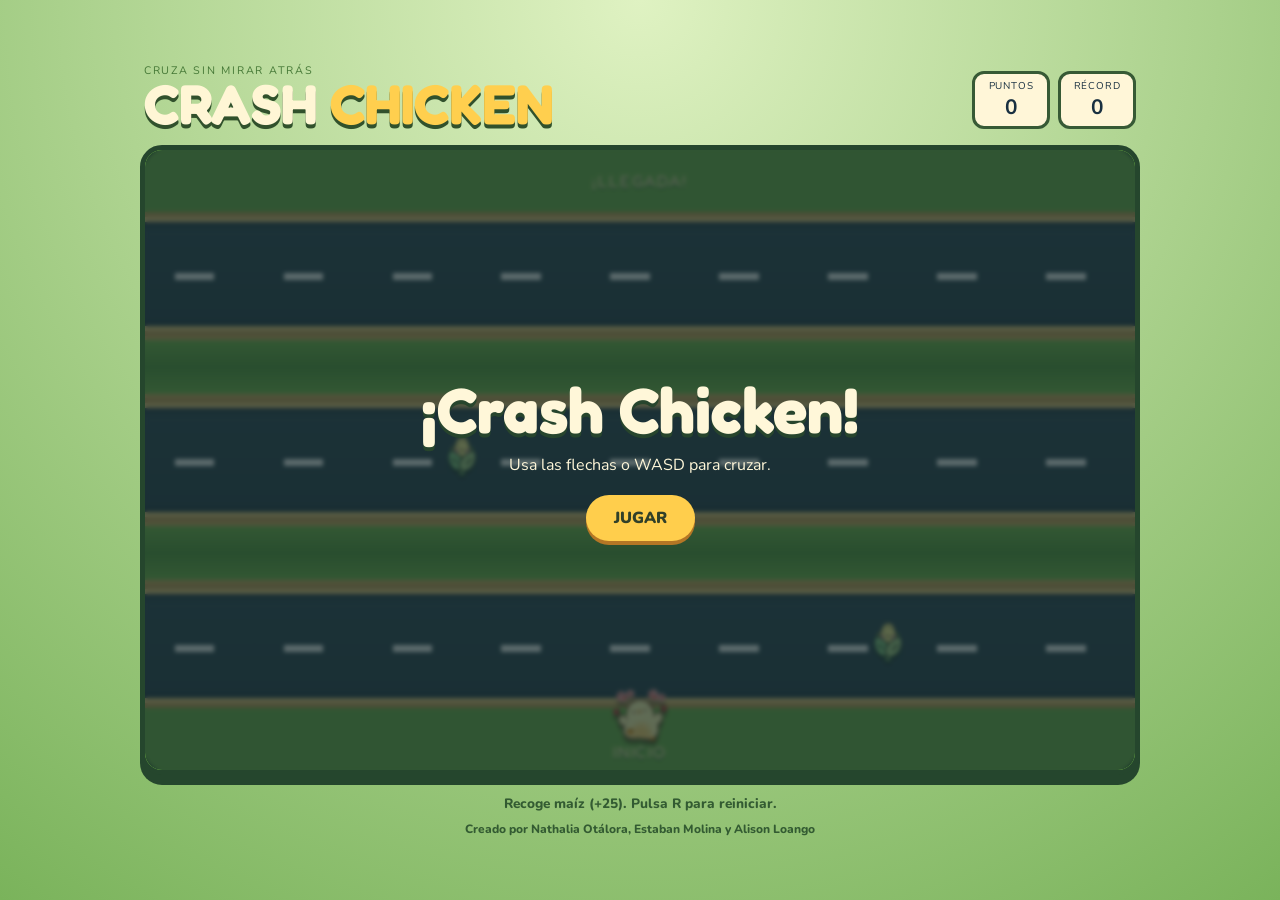
==== index.html @ cf66046f "Añade Nivel 2: 10 carreteras, doble vía, maíz tóxico y pantalla de transición - index.html: pantalla" ====
<!doctype html>
<html lang="es"><head><meta charset="utf-8"><meta name="viewport" content="width=device-width,initial-scale=1"><title>Crash Chicken</title><link rel="stylesheet" href="style.css"></head><body>
<main id="main"><header><div><p id="tagline">CRUZA SIN MIRAR ATRÁS</p><h1>CRASH <span>CHICKEN</span></h1></div><div class="score"><div>PUNTOS<b id="score">0</b></div><div>RÉCORD<b id="best">0</b></div></div></header>

<section id="game" tabindex="0"><div class="goal">¡LLEGADA!</div><div class="road"><i></i></div><div class="grass"></div><div class="road"><i></i></div><div class="grass"></div><div class="road"><i></i></div><div class="start">INICIO</div><div id="chicken"><img src="assets/chicken-go.png" alt="Pollito"></div><div id="message" class="show"><img id="dead" src="assets/chicken-hit.png" alt="Pollito caído"><h2>¡Crash Chicken!</h2><p>Usa las flechas o WASD para cruzar.</p><button id="play">JUGAR</button></div><div id="levelUp"><img src="assets/level2-win.png" alt="¡Lo lograste!"><h2>¡Pasaste al Nivel 2!</h2><p>Pulsa ENTER para comenzar</p><button id="toLevel2">CONTINUAR</button></div></section>

<section id="game2" class="hidden" tabindex="0"><div class="goal">¡LLEGADA!</div><div class="start">INICIO</div><div id="chicken2"><img src="assets/chicken-level2.png" alt="Pollito"></div><div id="message2" class="show"><img id="dead2" src="assets/chicken-hit.png" alt="Pollito caído"><h2>¡Crash Chicken!</h2><p>Toca, desliza o usa las flechas para cruzar.</p><button id="play2">JUGAR</button></div></section>

<p class="help" id="help">Recoge maíz (+25). Pulsa R para reiniciar.</p><footer>Creado por Nathalia Otálora, Estaban Molina y Alison Loango</footer></main><script src="game.js"></script></body></html>
---- style.css ----
@import url('https://fonts.googleapis.com/css2?family=Fredoka:wght@600;700&family=Nunito:wght@800;900&display=swap');
*{box-sizing:border-box}
body{margin:0;min-height:100vh;display:grid;place-items:center;background:radial-gradient(circle at top,#dff2c2,#7ab35b);font-family:Nunito,sans-serif;color:#193041;transition:background .4s}
body.level2{background:radial-gradient(circle at top,#eafde0,#5c9f6e)}
main{width:min(1000px,94vw);padding:22px 0}
header{display:flex;align-items:end;justify-content:space-between;flex-wrap:wrap;row-gap:8px;margin:0 4px 16px}
header p{margin:0;color:#457836;font-size:.68rem;letter-spacing:.16em}
body.level2 header p{color:#2f7a4a}
h1{margin:0;font:700 clamp(2rem,5vw,3.5rem)/.9 Fredoka;color:#fff6d5;text-shadow:0 4px #31512c}
h1 span{color:#ffcf4e}
.score{display:flex;gap:8px}
.score div{min-width:78px;padding:5px 10px;text-align:center;background:#fff6d8;border:3px solid #375a35;border-radius:12px;font-size:.62rem;letter-spacing:.08em}
.score b{display:block;font-size:1.3rem;letter-spacing:0}

/* Tablero: comparten estructura Nivel 1 y Nivel 2 */
#game,#game2{position:relative;overflow:hidden;height:min(680px,70vh);min-height:540px;border:5px solid #25462d;border-radius:22px;background:#6eb245;box-shadow:0 10px #25462d;outline:0;touch-action:none}
#game2{height:min(780px,76vh);min-height:560px;border-color:#1f4a2e;box-shadow:0 10px #1f4a2e}
.hidden{display:none}

.goal,.start{height:10%;display:grid;place-items:center;color:#fff0b5;font-family:Fredoka;letter-spacing:.12em;text-shadow:0 2px #346b2d}
.road{height:20%;position:relative;background:linear-gradient(#20333d,#304852 12%,#2b414b 88%,#20333d);border-block:5px solid #c09a52;box-shadow:inset 0 5px #e3c377,inset 0 -5px #e3c377}
.road i{position:absolute;top:49%;width:100%;height:7px;background:repeating-linear-gradient(90deg,transparent 0 3%,#eee 3% 7%,transparent 7% 11%)}
.grass{height:10%;background:linear-gradient(#76b947,#579b38,#76b947);border-block:4px solid #cda95b}
#game2 .grass{background:linear-gradient(#bff5a8,#7fd15e,#bff5a8);border-block-color:#a9c96a}
.start{height:10%;align-items:end;padding-bottom:8px}

.car{position:absolute;width:clamp(76px,11vw,110px);height:58px;z-index:4;filter:drop-shadow(0 5px 2px #07141a99) hue-rotate(var(--hue,0deg))}
/* Nivel 2: tamaños ligados a la altura del viewport, para que autos y carriles
   escalen juntos (10 carreteras) sin desbordarse en ningún alto de pantalla */
#game2 .car{width:clamp(40px,6.2vw,64px);height:clamp(18px,2.6vh,30px)}
#game2 .car.sub{width:clamp(30px,4.6vw,48px);height:clamp(14px,2vh,22px)}
.car img,.corn img,#chicken img,#chicken2 img{width:100%;height:100%;object-fit:contain}

.corn{position:absolute;z-index:6;width:40px;height:54px;filter:drop-shadow(0 3px 1px #14291699);transition:.15s}
.corn.collected{opacity:0;transform:scale(.2) rotate(25deg)}
#game2 .corn{width:clamp(16px,2.2vh,24px);height:clamp(21px,3vh,32px)}

#chicken,#chicken2{position:absolute;width:58px;height:58px;z-index:7;left:calc(50% - 29px);bottom:2.5%;transition:left .1s,bottom .1s;filter:drop-shadow(0 5px 1px #44351b88)}
#chicken2{width:clamp(30px,4.4vh,42px);height:clamp(30px,4.4vh,42px);left:calc(50% - 19px)}

#message,#message2,#levelUp{position:absolute;inset:0;z-index:10;display:grid;place-content:center;text-align:center;color:#fff7d9;background:#13282baa;backdrop-filter:blur(2px);opacity:0;pointer-events:none;transition:.2s}
#message.show,#message2.show,#levelUp.show{opacity:1;pointer-events:auto}
#message h2,#message2 h2,#levelUp h2{margin:0;font:700 clamp(2rem,6vw,4rem)/1 Fredoka;text-shadow:0 4px #27452d}
#message p,#message2 p,#levelUp p{margin:12px 0 19px}
#dead,#dead2{display:none;width:min(180px,46vw);margin:auto}
#message.crash #dead,#message2.crash #dead2{display:block}
#levelUp img{width:min(190px,48vw);margin:auto;display:block}
#levelUp{z-index:11}

button{justify-self:center;border:0;border-radius:999px;padding:12px 28px;background:#ffce4c;color:#314029;box-shadow:0 4px #b47625;font:900 1rem Nunito;cursor:pointer}

.help,footer{text-align:center;color:#335b32;font-size:.85rem;font-weight:800}
.help{margin:19px 0 8px}
footer{font-size:.75rem}

@media(max-width:560px){
  .score div{min-width:59px;padding-inline:6px}
  #chicken{width:52px;height:52px;left:calc(50% - 26px)}
}
@media(max-height:520px){
  main{padding:10px 0}
  header{margin-bottom:8px}
  h1{font-size:clamp(1.4rem,4vw,2.2rem)}
  #game,#game2{height:min(480px,82vh);min-height:320px}
  .help{margin:8px 0 4px}
  /* en pantallas muy bajas (móvil horizontal) los carriles se comprimen: se
     reduce el piso de los clamp para que autos/maíz/pollito sigan cabiendo */
  #game2 .car{height:clamp(10px,2.6vh,30px)}
  #game2 .car.sub{height:clamp(8px,2vh,22px)}
  #game2 .corn{width:clamp(10px,2.2vh,24px);height:clamp(13px,3vh,32px)}
  #chicken2{width:clamp(20px,4.4vh,42px);height:clamp(20px,4.4vh,42px)}
}
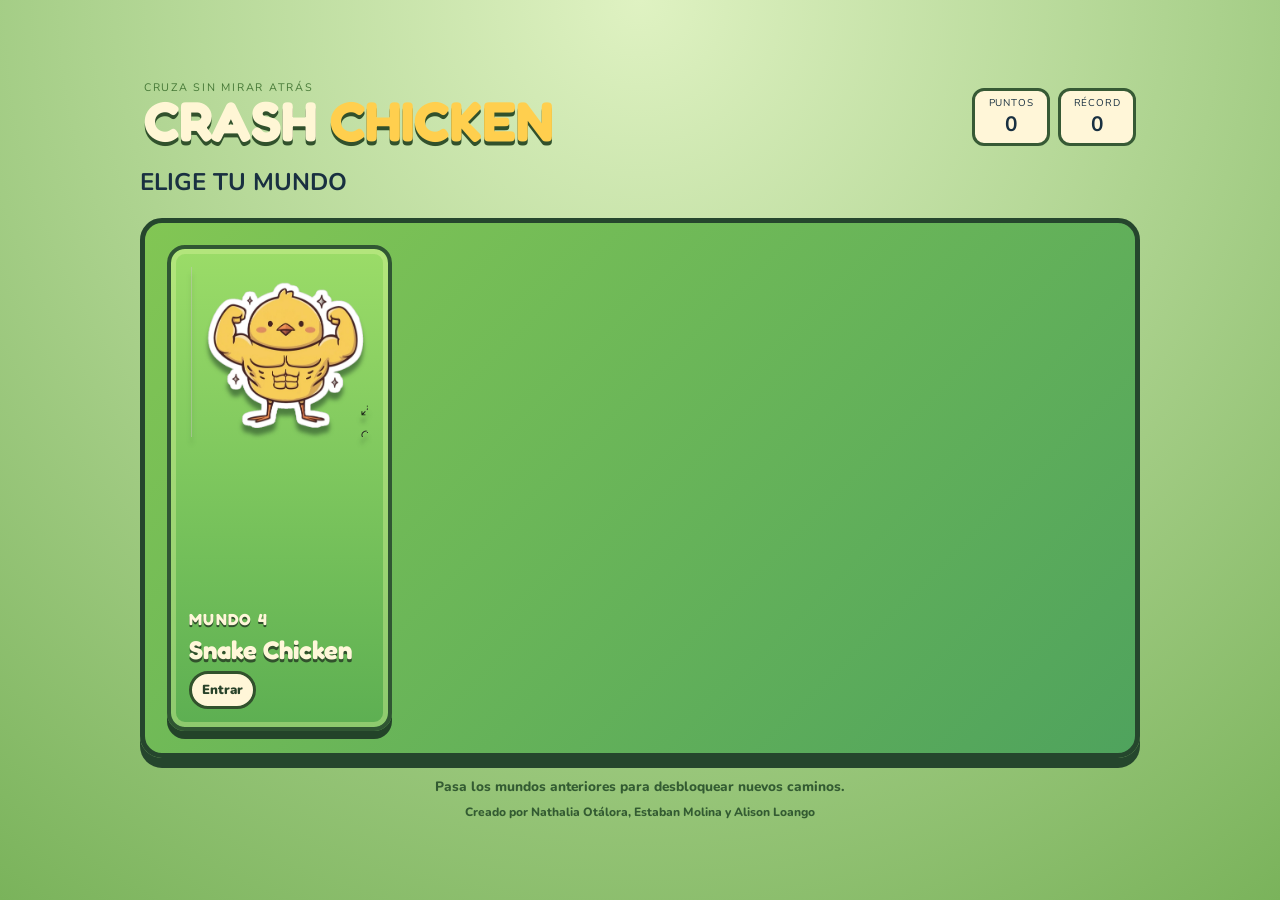
==== commit afd5fae6: "Mundo 4: añadir UI y lógica Snake Chicken (solo M4 visible en esta rama)" ====
--- a/index.html
+++ b/index.html
@@ -1,9 +1,42 @@
 <!doctype html>
 <html lang="es"><head><meta charset="utf-8"><meta name="viewport" content="width=device-width,initial-scale=1"><title>Crash Chicken</title><link rel="stylesheet" href="style.css"></head><body>
-<main id="main"><header><div><p id="tagline">CRUZA SIN MIRAR ATRÁS</p><h1>CRASH <span>CHICKEN</span></h1></div><div class="score"><div>PUNTOS<b id="score">0</b></div><div>RÉCORD<b id="best">0</b></div></div></header>
+<main>
+	<header>
+		<div>
+			<p>CRUZA SIN MIRAR ATRÁS</p>
+			<h1>CRASH <span>CHICKEN</span></h1>
+		</div>
+		<div class="score">
+			<div>PUNTOS<b id="score">0</b></div>
+			<div>RÉCORD<b id="best">0</b></div>
+		</div>
+	</header>
 
-<section id="game" tabindex="0"><div class="goal">¡LLEGADA!</div><div class="road"><i></i></div><div class="grass"></div><div class="road"><i></i></div><div class="grass"></div><div class="road"><i></i></div><div class="start">INICIO</div><div id="chicken"><img src="assets/chicken-go.png" alt="Pollito"></div><div id="message" class="show"><img id="dead" src="assets/chicken-hit.png" alt="Pollito caído"><h2>¡Crash Chicken!</h2><p>Usa las flechas o WASD para cruzar.</p><button id="play">JUGAR</button></div><div id="levelUp"><img src="assets/level2-win.png" alt="¡Lo lograste!"><h2>¡Pasaste al Nivel 2!</h2><p>Pulsa ENTER para comenzar</p><button id="toLevel2">CONTINUAR</button></div></section>
+	<h2 id="tagline">ELIGE TU MUNDO</h2>
 
-<section id="game2" class="hidden" tabindex="0"><div class="goal">¡LLEGADA!</div><div class="start">INICIO</div><div id="chicken2"><img src="assets/chicken-level2.png" alt="Pollito"></div><div id="message2" class="show"><img id="dead2" src="assets/chicken-hit.png" alt="Pollito caído"><h2>¡Crash Chicken!</h2><p>Toca, desliza o usa las flechas para cruzar.</p><button id="play2">JUGAR</button></div></section>
+	<div id="worldMenu" class="world-menu" tabindex="0">
+		<!-- En esta rama solo mostramos el Mundo 4 -->
+		<div class="world-card" data-world="4">
+			<span>Mundo 4</span>
+			<b>Snake Chicken</b>
+			<small id="world4State">Entrar</small>
+		</div>
+	</div>
 
-<p class="help" id="help">Recoge maíz (+25). Pulsa R para reiniciar.</p><footer>Creado por Nathalia Otálora, Estaban Molina y Alison Loango</footer></main><script src="game.js"></script></body></html>
+	<div id="game4" class="hidden" tabindex="0">
+		<div id="snakeBoard"></div>
+		<div id="message4" class="">
+			<img id="dead4" src="assets/chicken-hit.png" alt="Pollito caído">
+			<h2>¡Crash!</h2>
+			<p>No toques las paredes ni la cola.</p>
+			<button id="play4">JUGAR MUNDO 4</button>
+			<button id="backMenu">VOLVER</button>
+		</div>
+	</div>
+
+	<p id="help" class="help">Recoge huevos y haz crecer al pollito.</p>
+	<footer>Creado por Nathalia Otálora, Estaban Molina y Alison Loango</footer>
+</main>
+<script src="game.js"></script>
+</body>
+</html>
--- a/style.css
+++ b/style.css
@@ -1,72 +1,71 @@
 @import url('https://fonts.googleapis.com/css2?family=Fredoka:wght@600;700&family=Nunito:wght@800;900&display=swap');
 *{box-sizing:border-box}
-body{margin:0;min-height:100vh;display:grid;place-items:center;background:radial-gradient(circle at top,#dff2c2,#7ab35b);font-family:Nunito,sans-serif;color:#193041;transition:background .4s}
-body.level2{background:radial-gradient(circle at top,#eafde0,#5c9f6e)}
+body{margin:0;min-height:100vh;display:grid;place-items:center;background:radial-gradient(circle at top,#dff2c2,#7ab35b);font-family:Nunito,sans-serif;color:#193041}
 main{width:min(1000px,94vw);padding:22px 0}
-header{display:flex;align-items:end;justify-content:space-between;flex-wrap:wrap;row-gap:8px;margin:0 4px 16px}
+header{display:flex;align-items:end;justify-content:space-between;flex-wrap:wrap;row-gap:10px;margin:0 4px 16px}
 header p{margin:0;color:#457836;font-size:.68rem;letter-spacing:.16em}
-body.level2 header p{color:#2f7a4a}
 h1{margin:0;font:700 clamp(2rem,5vw,3.5rem)/.9 Fredoka;color:#fff6d5;text-shadow:0 4px #31512c}
 h1 span{color:#ffcf4e}
 .score{display:flex;gap:8px}
 .score div{min-width:78px;padding:5px 10px;text-align:center;background:#fff6d8;border:3px solid #375a35;border-radius:12px;font-size:.62rem;letter-spacing:.08em}
 .score b{display:block;font-size:1.3rem;letter-spacing:0}
-
-/* Tablero: comparten estructura Nivel 1 y Nivel 2 */
-#game,#game2{position:relative;overflow:hidden;height:min(680px,70vh);min-height:540px;border:5px solid #25462d;border-radius:22px;background:#6eb245;box-shadow:0 10px #25462d;outline:0;touch-action:none}
-#game2{height:min(780px,76vh);min-height:560px;border-color:#1f4a2e;box-shadow:0 10px #1f4a2e}
-.hidden{display:none}
-
-.goal,.start{height:10%;display:grid;place-items:center;color:#fff0b5;font-family:Fredoka;letter-spacing:.12em;text-shadow:0 2px #346b2d}
-.road{height:20%;position:relative;background:linear-gradient(#20333d,#304852 12%,#2b414b 88%,#20333d);border-block:5px solid #c09a52;box-shadow:inset 0 5px #e3c377,inset 0 -5px #e3c377}
-.road i{position:absolute;top:49%;width:100%;height:7px;background:repeating-linear-gradient(90deg,transparent 0 3%,#eee 3% 7%,transparent 7% 11%)}
-.grass{height:10%;background:linear-gradient(#76b947,#579b38,#76b947);border-block:4px solid #cda95b}
-#game2 .grass{background:linear-gradient(#bff5a8,#7fd15e,#bff5a8);border-block-color:#a9c96a}
-.start{height:10%;align-items:end;padding-bottom:8px}
-
-.car{position:absolute;width:clamp(76px,11vw,110px);height:58px;z-index:4;filter:drop-shadow(0 5px 2px #07141a99) hue-rotate(var(--hue,0deg))}
-/* Nivel 2: tamaños ligados a la altura del viewport, para que autos y carriles
-   escalen juntos (10 carreteras) sin desbordarse en ningún alto de pantalla */
-#game2 .car{width:clamp(40px,6.2vw,64px);height:clamp(18px,2.6vh,30px)}
-#game2 .car.sub{width:clamp(30px,4.6vw,48px);height:clamp(14px,2vh,22px)}
-.car img,.corn img,#chicken img,#chicken2 img{width:100%;height:100%;object-fit:contain}
-
-.corn{position:absolute;z-index:6;width:40px;height:54px;filter:drop-shadow(0 3px 1px #14291699);transition:.15s}
-.corn.collected{opacity:0;transform:scale(.2) rotate(25deg)}
-#game2 .corn{width:clamp(16px,2.2vh,24px);height:clamp(21px,3vh,32px)}
-
-#chicken,#chicken2{position:absolute;width:58px;height:58px;z-index:7;left:calc(50% - 29px);bottom:2.5%;transition:left .1s,bottom .1s;filter:drop-shadow(0 5px 1px #44351b88)}
-#chicken2{width:clamp(30px,4.4vh,42px);height:clamp(30px,4.4vh,42px);left:calc(50% - 19px)}
-
-#message,#message2,#levelUp{position:absolute;inset:0;z-index:10;display:grid;place-content:center;text-align:center;color:#fff7d9;background:#13282baa;backdrop-filter:blur(2px);opacity:0;pointer-events:none;transition:.2s}
-#message.show,#message2.show,#levelUp.show{opacity:1;pointer-events:auto}
-#message h2,#message2 h2,#levelUp h2{margin:0;font:700 clamp(2rem,6vw,4rem)/1 Fredoka;text-shadow:0 4px #27452d}
-#message p,#message2 p,#levelUp p{margin:12px 0 19px}
-#dead,#dead2{display:none;width:min(180px,46vw);margin:auto}
-#message.crash #dead,#message2.crash #dead2{display:block}
-#levelUp img{width:min(190px,48vw);margin:auto;display:block}
-#levelUp{z-index:11}
-
-button{justify-self:center;border:0;border-radius:999px;padding:12px 28px;background:#ffce4c;color:#314029;box-shadow:0 4px #b47625;font:900 1rem Nunito;cursor:pointer}
-
+.world-menu{position:relative;overflow:hidden;min-height:540px;border:5px solid #25462d;border-radius:22px;background:#6eb245;box-shadow:0 10px #25462d;outline:0;touch-action:none}
+#game4{position:relative;min-height:540px;border:5px solid #25462d;border-radius:22px;background:#6eb245;box-shadow:0 10px #25462d;outline:0;touch-action:none;overflow:visible}
+.world-menu{display:grid;grid-template-columns:repeat(4,1fr);gap:16px;align-items:stretch;padding:22px;background:linear-gradient(135deg,#82c654,#4fa35d)}
+.world-card{position:relative;display:grid;align-content:end;gap:8px;min-height:420px;padding:18px;border:4px solid #305633;border-radius:18px;background:linear-gradient(#9bdc68,#5daf52);color:#fff7d9;box-shadow:0 8px #234329, inset 0 0 0 5px #d8f29a66;text-align:left;font-family:Nunito,sans-serif;cursor:pointer;transition:transform .18s,filter .18s}
+.world-card:before{content:"";position:absolute;inset:18px 14px auto;height:170px;background:url('assets/chicken-flag.png') center/contain no-repeat;filter:drop-shadow(0 7px 2px #1d3c2288);transition:transform .2s}
+.world-card[data-world="2"]:before{background-image:url('assets/car.png')}
+.world-card[data-world="3"]:before{background-image:url('assets/chicken-egg-special.png')}
+.world-card[data-world="4"]:before{background-image:url('assets/chicken-power.png')}
+.world-card:hover{transform:translateY(-8px) rotate(-1deg);filter:saturate(1.08)}
+.world-card:hover:before{transform:translateY(-12px) scale(1.08) rotate(4deg)}
+.world-card span{font:700 1rem Fredoka;letter-spacing:.08em;text-transform:uppercase;text-shadow:0 2px #31512c}
+.world-card b{font:900 clamp(1.4rem,2vw,2rem)/1 Fredoka;text-shadow:0 3px #31512c}
+.world-card small{font-size:.82rem;font-weight:900;color:#284229;background:#fff6d8;border:3px solid #31512c;border-radius:999px;padding:7px 10px;justify-self:start}
+.world-card.locked{filter:grayscale(.85) brightness(.72);cursor:not-allowed}
+.world-card.locked:hover{transform:none}
+.world-card.locked:after{content:"BLOQUEADO";position:absolute;top:18px;right:14px;padding:7px 10px;border-radius:999px;background:#223c2a;color:#fff6d8;font-size:.7rem;font-weight:900;letter-spacing:.08em}
+#game4{display:grid;place-items:center;height:min(680px,70vh);background:linear-gradient(135deg,#5dae54,#90cf62);padding:18px}
+#game4.hidden,.hidden{display:none}
+#snakeBoard{width:min(570px,100%);aspect-ratio:1;display:grid;grid-template-columns:repeat(8,1fr);grid-template-rows:repeat(8,1fr);gap:4px;padding:8px;background:#2f6f3c;border:4px solid #24492c;border-radius:14px;box-shadow:inset 0 0 0 4px #7bbf58;transition:.25s}
+#snakeBoard.power-2{box-shadow:inset 0 0 0 4px #9cda6b,0 0 18px #ffe06a99}
+#snakeBoard.power-3{background:#327b45;box-shadow:inset 0 0 0 4px #ffe06a,0 0 24px #fff09abb}
+#snakeBoard.power-4{background:#3b834a;box-shadow:inset 0 0 0 4px #ffe06a,0 0 34px #fff4a8}
+#snakeBoard.grow-burst{animation:board-pop .5s ease}
+.snake-cell{position:relative;display:grid;place-items:center;min-width:0;min-height:0;background:#7fc65c;border-radius:7px;box-shadow:inset 0 2px #a7df7c,inset 0 -2px #55933f}
+.snake-cell:nth-child(2n){background:#75bd55}
+.snake-part{width:72%;height:72%;border-radius:28% 36% 30% 38%;background:#f2c34b;border:3px solid #865a24;box-shadow:0 3px #4f371a55}
+.snake-head{width:95%;height:95%;filter:drop-shadow(0 4px 1px #44351b77)}
+.snake-head img,.egg.speed img{width:100%;height:100%;object-fit:contain}
+.snake-head.powered{width:116%;height:116%;animation:power-pop .75s ease both, power-glow .9s ease-in-out infinite alternate;z-index:2}
+.egg{position:relative;width:58%;height:72%;border-radius:54% 54% 47% 47%;background:radial-gradient(circle at 35% 28%,#fff,#f7e3a7 52%,#dcae60);border:3px solid #8d6635;box-shadow:0 4px #5c3f1c55}
+.egg.double{background:radial-gradient(circle at 35% 28%,#fff,#e7ffd1 50%,#71d856);border-color:#386b2f;animation:double-jump .5s ease-in-out infinite alternate}
+.egg.speed{width:88%;height:88%;border:0;background:none;box-shadow:none;animation:speed-pulse .42s ease-in-out infinite alternate}
+.egg.broken{height:64%;background:linear-gradient(145deg,#fffdf2,#ead7b0);border-color:#6e3f2d;clip-path:polygon(0 20%,10% 4%,22% 22%,35% 0,49% 25%,63% 3%,76% 24%,90% 4%,100% 20%,100% 100%,0 100%);animation:broken-warn .5s ease-in-out infinite alternate}
+.egg.broken:before,.egg.broken:after{content:"";position:absolute;background:#6e3f2d;border-radius:999px;transform-origin:top}
+.egg.broken:before{left:38%;top:11%;width:4px;height:50%;transform:rotate(-22deg)}
+.egg.broken:after{left:58%;top:18%;width:4px;height:42%;transform:rotate(24deg)}
+.bonus-spark{width:18%;height:18%;background:#fff6b8;clip-path:polygon(50% 0,61% 37%,100% 50%,61% 63%,50% 100%,39% 63%,0 50%,39% 37%);filter:drop-shadow(0 0 5px #ffe05e);animation:sparkle .8s ease-in-out infinite alternate}
+#game4.snake-speed{background:repeating-linear-gradient(90deg,#5dae54 0 18px,#83ce58 18px 25px,#90cf62 25px 44px)}
+#message4{position:absolute;inset:0;z-index:10;display:grid;place-content:center;text-align:center;color:#fff7d9;background:#13282baa;backdrop-filter:blur(2px);opacity:0;pointer-events:none;transition:.2s;padding:20px}
+#message4.show{opacity:1;pointer-events:auto}
+#message4 h2{margin:0;font:700 clamp(2rem,6vw,4rem)/1 Fredoka;text-shadow:0 4px #27452d}
+#message4 p{margin:12px 0 19px}
+#dead4{display:none;width:min(180px,46vw);margin:auto}
+#message4.crash #dead4{display:block}
+button{justify-self:center;border:0;border-radius:999px;padding:12px 28px;background:#ffce4c;color:#314029;box-shadow:0 4px #b47625;font:900 1rem Nunito;cursor:pointer;touch-action:manipulation;-webkit-tap-highlight-color:transparent}
+#backMenu{margin-top:10px;background:#fff6d8;box-shadow:0 4px #8e6b30}
 .help,footer{text-align:center;color:#335b32;font-size:.85rem;font-weight:800}
 .help{margin:19px 0 8px}
 footer{font-size:.75rem}
-
-@media(max-width:560px){
-  .score div{min-width:59px;padding-inline:6px}
-  #chicken{width:52px;height:52px;left:calc(50% - 26px)}
-}
-@media(max-height:520px){
-  main{padding:10px 0}
-  header{margin-bottom:8px}
-  h1{font-size:clamp(1.4rem,4vw,2.2rem)}
-  #game,#game2{height:min(480px,82vh);min-height:320px}
-  .help{margin:8px 0 4px}
-  /* en pantallas muy bajas (móvil horizontal) los carriles se comprimen: se
-     reduce el piso de los clamp para que autos/maíz/pollito sigan cabiendo */
-  #game2 .car{height:clamp(10px,2.6vh,30px)}
-  #game2 .car.sub{height:clamp(8px,2vh,22px)}
-  #game2 .corn{width:clamp(10px,2.2vh,24px);height:clamp(13px,3vh,32px)}
-  #chicken2{width:clamp(20px,4.4vh,42px);height:clamp(20px,4.4vh,42px)}
-}
+@keyframes speed-pulse{from{transform:scale(.92) rotate(-4deg)}to{transform:scale(1.12) rotate(4deg)}}
+@keyframes broken-warn{from{transform:translateY(0) rotate(-3deg)}to{transform:translateY(-3px) rotate(3deg)}}
+@keyframes double-jump{from{transform:translateX(-4px) scale(.95)}to{transform:translateX(4px) scale(1.08)}}
+@keyframes power-pop{0%{transform:scale(.55) rotate(-8deg);filter:brightness(1)}60%{transform:scale(1.3) rotate(5deg);filter:brightness(1.35)}100%{transform:scale(1);filter:brightness(1.08)}}
+@keyframes power-glow{from{filter:drop-shadow(0 4px 1px #44351b77) drop-shadow(0 0 0 #ffe36b)}to{filter:drop-shadow(0 4px 1px #44351b77) drop-shadow(0 0 12px #ffe36b)}}
+@keyframes speed-field{from{background-position:0 0}to{background-position:22px 0}}
+@keyframes board-pop{50%{transform:scale(1.025)}}
+@keyframes sparkle{from{transform:scale(.75) rotate(0deg);opacity:.45}to{transform:scale(1.25) rotate(45deg);opacity:1}}
+@media(max-width:760px){.world-menu{grid-template-columns:repeat(2,1fr)}.world-card{min-height:250px}.world-card:before{height:100px}#snakeBoard{width:min(86vw,420px);gap:3px;padding:6px}}
+@media(max-width:460px){.world-menu{grid-template-columns:1fr}.world-card{min-height:190px}.world-card:before{left:auto;right:12px;width:110px;height:110px}.score div{min-width:59px;padding-inline:6px}#snakeBoard{width:92vw;gap:3px;padding:6px}}
+@media(max-height:520px){main{padding:10px 0}header{margin-bottom:8px}h1{font-size:clamp(1.4rem,4vw,2.2rem)}.world-menu,#game4{height:min(480px,82vh);min-height:320px}.help{margin:8px 0 4px}}
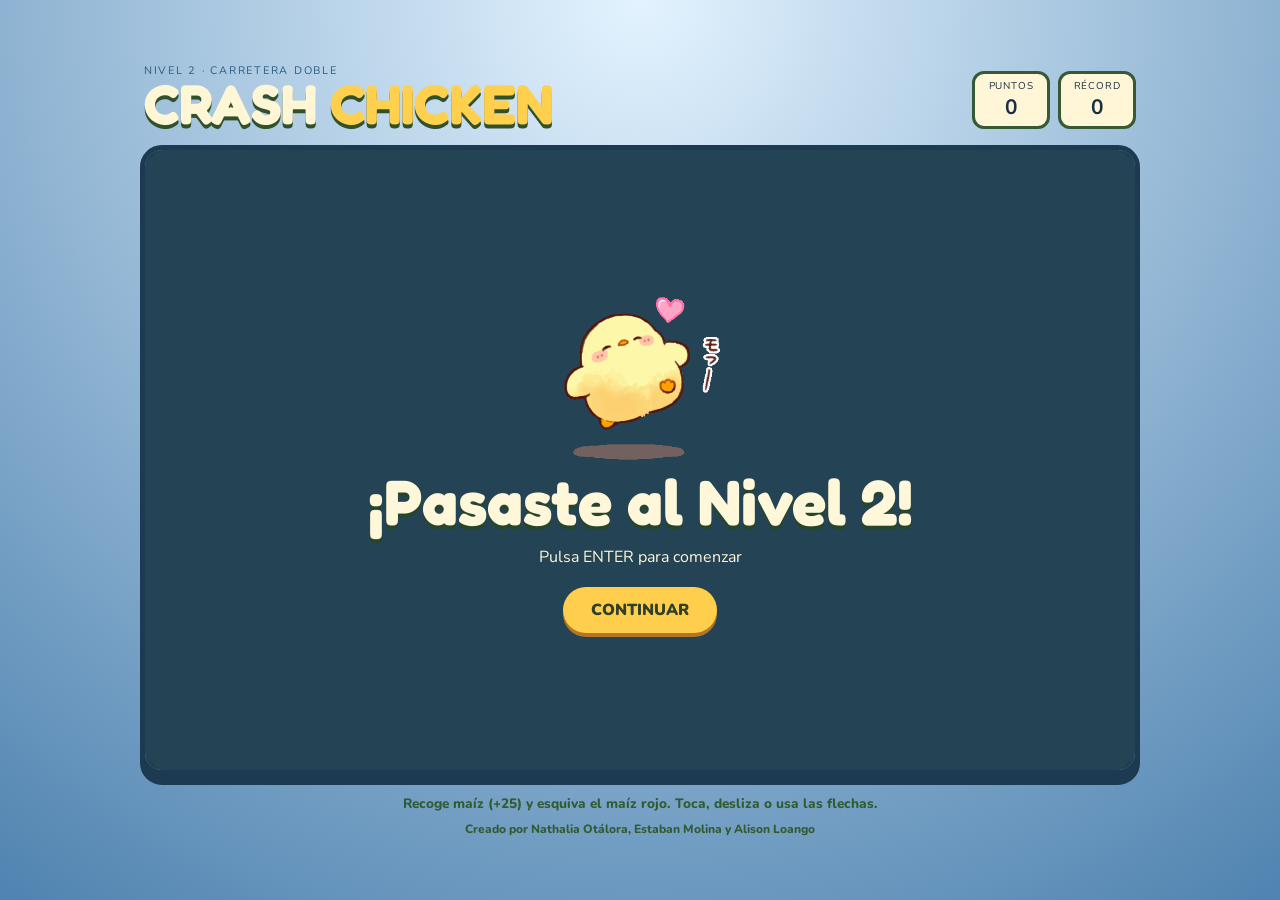
==== commit 8d287d27: "Deja solo el Nivel 2 en esta rama, arrancando en la pantalla de transición El Nivel 1 vive en main y" ====
--- a/index.html
+++ b/index.html
@@ -1,42 +1,9 @@
 <!doctype html>
 <html lang="es"><head><meta charset="utf-8"><meta name="viewport" content="width=device-width,initial-scale=1"><title>Crash Chicken</title><link rel="stylesheet" href="style.css"></head><body>
-<main>
-	<header>
-		<div>
-			<p>CRUZA SIN MIRAR ATRÁS</p>
-			<h1>CRASH <span>CHICKEN</span></h1>
-		</div>
-		<div class="score">
-			<div>PUNTOS<b id="score">0</b></div>
-			<div>RÉCORD<b id="best">0</b></div>
-		</div>
-	</header>
+<main id="main"><header><div><p id="tagline">NIVEL 2 · CARRETERA DOBLE</p><h1>CRASH <span>CHICKEN</span></h1></div><div class="score"><div>PUNTOS<b id="score">0</b></div><div>RÉCORD<b id="best">0</b></div></div></header>
 
-	<h2 id="tagline">ELIGE TU MUNDO</h2>
+<section id="intro"><div id="levelUp" class="show"><img src="assets/level2-win.png" alt="¡Lo lograste!"><h2>¡Pasaste al Nivel 2!</h2><p>Pulsa ENTER para comenzar</p><button id="toLevel2">CONTINUAR</button></div></section>
 
-	<div id="worldMenu" class="world-menu" tabindex="0">
-		<!-- En esta rama solo mostramos el Mundo 4 -->
-		<div class="world-card" data-world="4">
-			<span>Mundo 4</span>
-			<b>Snake Chicken</b>
-			<small id="world4State">Entrar</small>
-		</div>
-	</div>
+<section id="game2" class="hidden" tabindex="0"><div id="world2"><div class="goal">¡LLEGADA!</div><div class="start">INICIO</div><div id="chicken2"><img src="assets/chicken-level2.png" alt="Pollito"></div></div><div id="message2" class="show"><img id="dead2" src="assets/chicken-hit.png" alt="Pollito caído"><h2>¡Crash Chicken!</h2><p>Toca, desliza o usa las flechas para cruzar.</p><button id="play2">JUGAR</button></div></section>
 
-	<div id="game4" class="hidden" tabindex="0">
-		<div id="snakeBoard"></div>
-		<div id="message4" class="">
-			<img id="dead4" src="assets/chicken-hit.png" alt="Pollito caído">
-			<h2>¡Crash!</h2>
-			<p>No toques las paredes ni la cola.</p>
-			<button id="play4">JUGAR MUNDO 4</button>
-			<button id="backMenu">VOLVER</button>
-		</div>
-	</div>
-
-	<p id="help" class="help">Recoge huevos y haz crecer al pollito.</p>
-	<footer>Creado por Nathalia Otálora, Estaban Molina y Alison Loango</footer>
-</main>
-<script src="game.js"></script>
-</body>
-</html>
+<p class="help" id="help">Recoge maíz (+25) y esquiva el maíz rojo. Toca, desliza o usa las flechas.</p><footer>Creado por Nathalia Otálora, Estaban Molina y Alison Loango</footer></main><script src="game.js"></script></body></html>
--- a/style.css
+++ b/style.css
@@ -1,71 +1,65 @@
 @import url('https://fonts.googleapis.com/css2?family=Fredoka:wght@600;700&family=Nunito:wght@800;900&display=swap');
 *{box-sizing:border-box}
-body{margin:0;min-height:100vh;display:grid;place-items:center;background:radial-gradient(circle at top,#dff2c2,#7ab35b);font-family:Nunito,sans-serif;color:#193041}
+body{margin:0;min-height:100vh;display:grid;place-items:center;background:radial-gradient(circle at top,#dff2c2,#7ab35b);font-family:Nunito,sans-serif;color:#193041;transition:background .4s}
+body.level2{background:radial-gradient(circle at top,#e3f3ff,#4f83b0)}
 main{width:min(1000px,94vw);padding:22px 0}
-header{display:flex;align-items:end;justify-content:space-between;flex-wrap:wrap;row-gap:10px;margin:0 4px 16px}
+header{display:flex;align-items:end;justify-content:space-between;flex-wrap:wrap;row-gap:8px;margin:0 4px 16px}
 header p{margin:0;color:#457836;font-size:.68rem;letter-spacing:.16em}
+body.level2 header p{color:#2a5c85}
 h1{margin:0;font:700 clamp(2rem,5vw,3.5rem)/.9 Fredoka;color:#fff6d5;text-shadow:0 4px #31512c}
 h1 span{color:#ffcf4e}
 .score{display:flex;gap:8px}
 .score div{min-width:78px;padding:5px 10px;text-align:center;background:#fff6d8;border:3px solid #375a35;border-radius:12px;font-size:.62rem;letter-spacing:.08em}
 .score b{display:block;font-size:1.3rem;letter-spacing:0}
-.world-menu{position:relative;overflow:hidden;min-height:540px;border:5px solid #25462d;border-radius:22px;background:#6eb245;box-shadow:0 10px #25462d;outline:0;touch-action:none}
-#game4{position:relative;min-height:540px;border:5px solid #25462d;border-radius:22px;background:#6eb245;box-shadow:0 10px #25462d;outline:0;touch-action:none;overflow:visible}
-.world-menu{display:grid;grid-template-columns:repeat(4,1fr);gap:16px;align-items:stretch;padding:22px;background:linear-gradient(135deg,#82c654,#4fa35d)}
-.world-card{position:relative;display:grid;align-content:end;gap:8px;min-height:420px;padding:18px;border:4px solid #305633;border-radius:18px;background:linear-gradient(#9bdc68,#5daf52);color:#fff7d9;box-shadow:0 8px #234329, inset 0 0 0 5px #d8f29a66;text-align:left;font-family:Nunito,sans-serif;cursor:pointer;transition:transform .18s,filter .18s}
-.world-card:before{content:"";position:absolute;inset:18px 14px auto;height:170px;background:url('assets/chicken-flag.png') center/contain no-repeat;filter:drop-shadow(0 7px 2px #1d3c2288);transition:transform .2s}
-.world-card[data-world="2"]:before{background-image:url('assets/car.png')}
-.world-card[data-world="3"]:before{background-image:url('assets/chicken-egg-special.png')}
-.world-card[data-world="4"]:before{background-image:url('assets/chicken-power.png')}
-.world-card:hover{transform:translateY(-8px) rotate(-1deg);filter:saturate(1.08)}
-.world-card:hover:before{transform:translateY(-12px) scale(1.08) rotate(4deg)}
-.world-card span{font:700 1rem Fredoka;letter-spacing:.08em;text-transform:uppercase;text-shadow:0 2px #31512c}
-.world-card b{font:900 clamp(1.4rem,2vw,2rem)/1 Fredoka;text-shadow:0 3px #31512c}
-.world-card small{font-size:.82rem;font-weight:900;color:#284229;background:#fff6d8;border:3px solid #31512c;border-radius:999px;padding:7px 10px;justify-self:start}
-.world-card.locked{filter:grayscale(.85) brightness(.72);cursor:not-allowed}
-.world-card.locked:hover{transform:none}
-.world-card.locked:after{content:"BLOQUEADO";position:absolute;top:18px;right:14px;padding:7px 10px;border-radius:999px;background:#223c2a;color:#fff6d8;font-size:.7rem;font-weight:900;letter-spacing:.08em}
-#game4{display:grid;place-items:center;height:min(680px,70vh);background:linear-gradient(135deg,#5dae54,#90cf62);padding:18px}
-#game4.hidden,.hidden{display:none}
-#snakeBoard{width:min(570px,100%);aspect-ratio:1;display:grid;grid-template-columns:repeat(8,1fr);grid-template-rows:repeat(8,1fr);gap:4px;padding:8px;background:#2f6f3c;border:4px solid #24492c;border-radius:14px;box-shadow:inset 0 0 0 4px #7bbf58;transition:.25s}
-#snakeBoard.power-2{box-shadow:inset 0 0 0 4px #9cda6b,0 0 18px #ffe06a99}
-#snakeBoard.power-3{background:#327b45;box-shadow:inset 0 0 0 4px #ffe06a,0 0 24px #fff09abb}
-#snakeBoard.power-4{background:#3b834a;box-shadow:inset 0 0 0 4px #ffe06a,0 0 34px #fff4a8}
-#snakeBoard.grow-burst{animation:board-pop .5s ease}
-.snake-cell{position:relative;display:grid;place-items:center;min-width:0;min-height:0;background:#7fc65c;border-radius:7px;box-shadow:inset 0 2px #a7df7c,inset 0 -2px #55933f}
-.snake-cell:nth-child(2n){background:#75bd55}
-.snake-part{width:72%;height:72%;border-radius:28% 36% 30% 38%;background:#f2c34b;border:3px solid #865a24;box-shadow:0 3px #4f371a55}
-.snake-head{width:95%;height:95%;filter:drop-shadow(0 4px 1px #44351b77)}
-.snake-head img,.egg.speed img{width:100%;height:100%;object-fit:contain}
-.snake-head.powered{width:116%;height:116%;animation:power-pop .75s ease both, power-glow .9s ease-in-out infinite alternate;z-index:2}
-.egg{position:relative;width:58%;height:72%;border-radius:54% 54% 47% 47%;background:radial-gradient(circle at 35% 28%,#fff,#f7e3a7 52%,#dcae60);border:3px solid #8d6635;box-shadow:0 4px #5c3f1c55}
-.egg.double{background:radial-gradient(circle at 35% 28%,#fff,#e7ffd1 50%,#71d856);border-color:#386b2f;animation:double-jump .5s ease-in-out infinite alternate}
-.egg.speed{width:88%;height:88%;border:0;background:none;box-shadow:none;animation:speed-pulse .42s ease-in-out infinite alternate}
-.egg.broken{height:64%;background:linear-gradient(145deg,#fffdf2,#ead7b0);border-color:#6e3f2d;clip-path:polygon(0 20%,10% 4%,22% 22%,35% 0,49% 25%,63% 3%,76% 24%,90% 4%,100% 20%,100% 100%,0 100%);animation:broken-warn .5s ease-in-out infinite alternate}
-.egg.broken:before,.egg.broken:after{content:"";position:absolute;background:#6e3f2d;border-radius:999px;transform-origin:top}
-.egg.broken:before{left:38%;top:11%;width:4px;height:50%;transform:rotate(-22deg)}
-.egg.broken:after{left:58%;top:18%;width:4px;height:42%;transform:rotate(24deg)}
-.bonus-spark{width:18%;height:18%;background:#fff6b8;clip-path:polygon(50% 0,61% 37%,100% 50%,61% 63%,50% 100%,39% 63%,0 50%,39% 37%);filter:drop-shadow(0 0 5px #ffe05e);animation:sparkle .8s ease-in-out infinite alternate}
-#game4.snake-speed{background:repeating-linear-gradient(90deg,#5dae54 0 18px,#83ce58 18px 25px,#90cf62 25px 44px)}
-#message4{position:absolute;inset:0;z-index:10;display:grid;place-content:center;text-align:center;color:#fff7d9;background:#13282baa;backdrop-filter:blur(2px);opacity:0;pointer-events:none;transition:.2s;padding:20px}
-#message4.show{opacity:1;pointer-events:auto}
-#message4 h2{margin:0;font:700 clamp(2rem,6vw,4rem)/1 Fredoka;text-shadow:0 4px #27452d}
-#message4 p{margin:12px 0 19px}
-#dead4{display:none;width:min(180px,46vw);margin:auto}
-#message4.crash #dead4{display:block}
-button{justify-self:center;border:0;border-radius:999px;padding:12px 28px;background:#ffce4c;color:#314029;box-shadow:0 4px #b47625;font:900 1rem Nunito;cursor:pointer;touch-action:manipulation;-webkit-tap-highlight-color:transparent}
-#backMenu{margin-top:10px;background:#fff6d8;box-shadow:0 4px #8e6b30}
+
+/* Tablero: #intro (pantalla de transición inicial) y #game2 comparten el
+   mismo tamaño de "ventana" que tenía el tablero del Nivel 1 */
+#intro,#game2{position:relative;overflow:hidden;height:min(680px,70vh);min-height:540px;border:5px solid #1c3a52;border-radius:22px;background:#4a7fae;box-shadow:0 10px #1c3a52;outline:0;touch-action:none}
+.hidden{display:none}
+
+/* Nivel 2: el mundo (10 carreteras) es varias veces más alto que la ventana
+   #game2; se desplaza verticalmente con transform según avanza el jugador,
+   así cada carretera conserva el tamaño real del Nivel 1 en vez de encogerse */
+#world2{position:absolute;left:0;top:0;width:100%}
+
+.goal,.start{height:10%;display:grid;place-items:center;color:#fff0b5;font-family:Fredoka;letter-spacing:.12em;text-shadow:0 2px #346b2d}
+.road{height:20%;position:relative;background:linear-gradient(#20333d,#304852 12%,#2b414b 88%,#20333d);border-block:5px solid #c09a52;box-shadow:inset 0 5px #e3c377,inset 0 -5px #e3c377}
+.road i{position:absolute;top:49%;width:100%;height:7px;background:repeating-linear-gradient(90deg,transparent 0 3%,#eee 3% 7%,transparent 7% 11%)}
+.grass{height:10%;background:linear-gradient(#76b947,#579b38,#76b947);border-block:4px solid #cda95b}
+#game2 .grass{background:linear-gradient(#bfe3fd,#7ec1f0,#bfe3fd);border-block-color:#9fcbe8}
+.start{height:10%;align-items:end;padding-bottom:8px}
+
+.car{position:absolute;width:clamp(76px,11vw,110px);height:58px;z-index:4;filter:drop-shadow(0 5px 2px #07141a99) hue-rotate(var(--hue,0deg))}
+.car img,.corn img,#chicken2 img{width:100%;height:100%;object-fit:contain}
+
+.corn{position:absolute;z-index:6;width:40px;height:54px;filter:drop-shadow(0 3px 1px #14291699);transition:.15s}
+.corn.collected{opacity:0;transform:scale(.2) rotate(25deg)}
+
+#chicken2{position:absolute;width:58px;height:58px;z-index:7;left:calc(50% - 29px);bottom:2.5%;transition:left .1s,bottom .1s;filter:drop-shadow(0 5px 1px #44351b88)}
+
+#message2,#levelUp{position:absolute;inset:0;z-index:10;display:grid;place-content:center;text-align:center;color:#fff7d9;background:#13282baa;backdrop-filter:blur(2px);opacity:0;pointer-events:none;transition:.2s}
+#message2.show,#levelUp.show{opacity:1;pointer-events:auto}
+#message2 h2,#levelUp h2{margin:0;font:700 clamp(2rem,6vw,4rem)/1 Fredoka;text-shadow:0 4px #27452d}
+#message2 p,#levelUp p{margin:12px 0 19px}
+#dead2{display:none;width:min(180px,46vw);margin:auto}
+#message2.crash #dead2{display:block}
+#levelUp img{width:min(190px,48vw);margin:auto;display:block}
+#levelUp{z-index:11}
+
+button{justify-self:center;border:0;border-radius:999px;padding:12px 28px;background:#ffce4c;color:#314029;box-shadow:0 4px #b47625;font:900 1rem Nunito;cursor:pointer}
+
 .help,footer{text-align:center;color:#335b32;font-size:.85rem;font-weight:800}
 .help{margin:19px 0 8px}
 footer{font-size:.75rem}
-@keyframes speed-pulse{from{transform:scale(.92) rotate(-4deg)}to{transform:scale(1.12) rotate(4deg)}}
-@keyframes broken-warn{from{transform:translateY(0) rotate(-3deg)}to{transform:translateY(-3px) rotate(3deg)}}
-@keyframes double-jump{from{transform:translateX(-4px) scale(.95)}to{transform:translateX(4px) scale(1.08)}}
-@keyframes power-pop{0%{transform:scale(.55) rotate(-8deg);filter:brightness(1)}60%{transform:scale(1.3) rotate(5deg);filter:brightness(1.35)}100%{transform:scale(1);filter:brightness(1.08)}}
-@keyframes power-glow{from{filter:drop-shadow(0 4px 1px #44351b77) drop-shadow(0 0 0 #ffe36b)}to{filter:drop-shadow(0 4px 1px #44351b77) drop-shadow(0 0 12px #ffe36b)}}
-@keyframes speed-field{from{background-position:0 0}to{background-position:22px 0}}
-@keyframes board-pop{50%{transform:scale(1.025)}}
-@keyframes sparkle{from{transform:scale(.75) rotate(0deg);opacity:.45}to{transform:scale(1.25) rotate(45deg);opacity:1}}
-@media(max-width:760px){.world-menu{grid-template-columns:repeat(2,1fr)}.world-card{min-height:250px}.world-card:before{height:100px}#snakeBoard{width:min(86vw,420px);gap:3px;padding:6px}}
-@media(max-width:460px){.world-menu{grid-template-columns:1fr}.world-card{min-height:190px}.world-card:before{left:auto;right:12px;width:110px;height:110px}.score div{min-width:59px;padding-inline:6px}#snakeBoard{width:92vw;gap:3px;padding:6px}}
-@media(max-height:520px){main{padding:10px 0}header{margin-bottom:8px}h1{font-size:clamp(1.4rem,4vw,2.2rem)}.world-menu,#game4{height:min(480px,82vh);min-height:320px}.help{margin:8px 0 4px}}
+
+@media(max-width:560px){
+  .score div{min-width:59px;padding-inline:6px}
+  #chicken2{width:52px;height:52px;left:calc(50% - 26px)}
+}
+@media(max-height:520px){
+  main{padding:10px 0}
+  header{margin-bottom:8px}
+  h1{font-size:clamp(1.4rem,4vw,2.2rem)}
+  #intro,#game2{height:min(480px,82vh);min-height:320px}
+  .help{margin:8px 0 4px}
+}
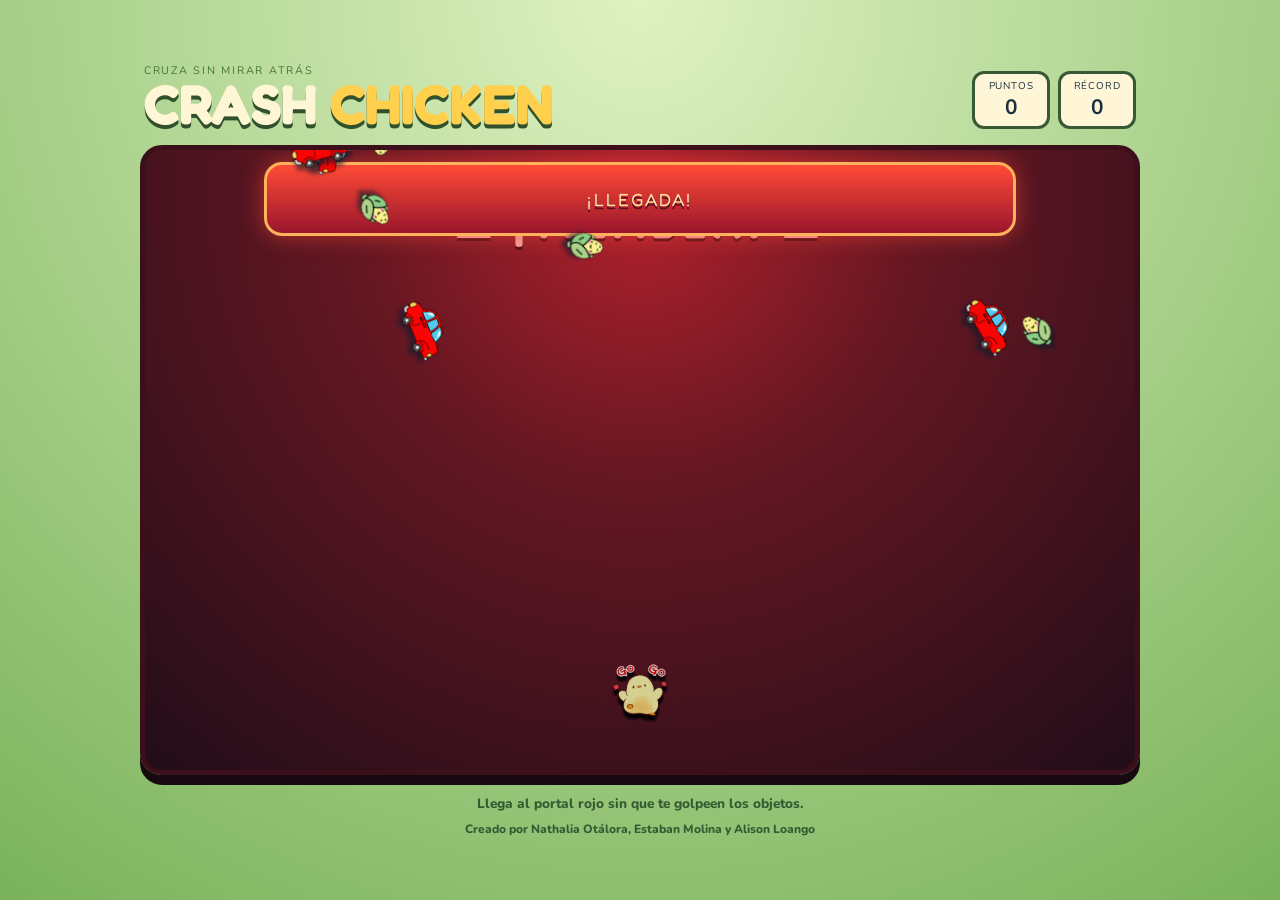
==== commit ab25317d: "Merge Esteban world into main" ====
--- a/index.html
+++ b/index.html
@@ -1,9 +1,5 @@
 <!doctype html>
 <html lang="es"><head><meta charset="utf-8"><meta name="viewport" content="width=device-width,initial-scale=1"><title>Crash Chicken</title><link rel="stylesheet" href="style.css"></head><body>
-<main id="main"><header><div><p id="tagline">NIVEL 2 · CARRETERA DOBLE</p><h1>CRASH <span>CHICKEN</span></h1></div><div class="score"><div>PUNTOS<b id="score">0</b></div><div>RÉCORD<b id="best">0</b></div></div></header>
-
-<section id="intro"><div id="levelUp" class="show"><img src="assets/level2-win.png" alt="¡Lo lograste!"><h2>¡Pasaste al Nivel 2!</h2><p>Pulsa ENTER para comenzar</p><button id="toLevel2">CONTINUAR</button></div></section>
-
-<section id="game2" class="hidden" tabindex="0"><div id="world2"><div class="goal">¡LLEGADA!</div><div class="start">INICIO</div><div id="chicken2"><img src="assets/chicken-level2.png" alt="Pollito"></div></div><div id="message2" class="show"><img id="dead2" src="assets/chicken-hit.png" alt="Pollito caído"><h2>¡Crash Chicken!</h2><p>Toca, desliza o usa las flechas para cruzar.</p><button id="play2">JUGAR</button></div></section>
-
-<p class="help" id="help">Recoge maíz (+25) y esquiva el maíz rojo. Toca, desliza o usa las flechas.</p><footer>Creado por Nathalia Otálora, Estaban Molina y Alison Loango</footer></main><script src="game.js"></script></body></html>
+<main><header><div><p>CRUZA SIN MIRAR ATRÁS</p><h1>CRASH <span>CHICKEN</span></h1></div><div class="score"><div>PUNTOS<b id="score">0</b></div><div>RÉCORD<b id="best">0</b></div></div></header>
+<section id="game" tabindex="0"><div class="goal">¡LLEGADA!</div><div class="road"><i></i></div><div class="grass"></div><div class="road"><i></i></div><div class="grass"></div><div class="road"><i></i></div><div class="start">INICIO</div><div id="chicken"><img src="chicken-go.png" alt="Pollito"></div><div id="message" class="show"><img id="dead" src="chicken-hit.png" alt="Pollito caído"><h2>¡Crash Chicken!</h2><p>Usa las flechas o WASD para cruzar.</p><button id="play">JUGAR</button></div></section>
+<p id="help" class="help">Recoge maíz (+25). Pulsa R para reiniciar.</p><footer>Creado por Nathalia Otálora, Estaban Molina y Alison Loango</footer></main><script src="game.js"></script></body></html>
--- a/style.css
+++ b/style.css
@@ -1,65 +1,19 @@
 @import url('https://fonts.googleapis.com/css2?family=Fredoka:wght@600;700&family=Nunito:wght@800;900&display=swap');
-*{box-sizing:border-box}
-body{margin:0;min-height:100vh;display:grid;place-items:center;background:radial-gradient(circle at top,#dff2c2,#7ab35b);font-family:Nunito,sans-serif;color:#193041;transition:background .4s}
-body.level2{background:radial-gradient(circle at top,#e3f3ff,#4f83b0)}
-main{width:min(1000px,94vw);padding:22px 0}
-header{display:flex;align-items:end;justify-content:space-between;flex-wrap:wrap;row-gap:8px;margin:0 4px 16px}
-header p{margin:0;color:#457836;font-size:.68rem;letter-spacing:.16em}
-body.level2 header p{color:#2a5c85}
-h1{margin:0;font:700 clamp(2rem,5vw,3.5rem)/.9 Fredoka;color:#fff6d5;text-shadow:0 4px #31512c}
-h1 span{color:#ffcf4e}
-.score{display:flex;gap:8px}
-.score div{min-width:78px;padding:5px 10px;text-align:center;background:#fff6d8;border:3px solid #375a35;border-radius:12px;font-size:.62rem;letter-spacing:.08em}
-.score b{display:block;font-size:1.3rem;letter-spacing:0}
-
-/* Tablero: #intro (pantalla de transición inicial) y #game2 comparten el
-   mismo tamaño de "ventana" que tenía el tablero del Nivel 1 */
-#intro,#game2{position:relative;overflow:hidden;height:min(680px,70vh);min-height:540px;border:5px solid #1c3a52;border-radius:22px;background:#4a7fae;box-shadow:0 10px #1c3a52;outline:0;touch-action:none}
-.hidden{display:none}
-
-/* Nivel 2: el mundo (10 carreteras) es varias veces más alto que la ventana
-   #game2; se desplaza verticalmente con transform según avanza el jugador,
-   así cada carretera conserva el tamaño real del Nivel 1 en vez de encogerse */
-#world2{position:absolute;left:0;top:0;width:100%}
-
-.goal,.start{height:10%;display:grid;place-items:center;color:#fff0b5;font-family:Fredoka;letter-spacing:.12em;text-shadow:0 2px #346b2d}
-.road{height:20%;position:relative;background:linear-gradient(#20333d,#304852 12%,#2b414b 88%,#20333d);border-block:5px solid #c09a52;box-shadow:inset 0 5px #e3c377,inset 0 -5px #e3c377}
-.road i{position:absolute;top:49%;width:100%;height:7px;background:repeating-linear-gradient(90deg,transparent 0 3%,#eee 3% 7%,transparent 7% 11%)}
-.grass{height:10%;background:linear-gradient(#76b947,#579b38,#76b947);border-block:4px solid #cda95b}
-#game2 .grass{background:linear-gradient(#bfe3fd,#7ec1f0,#bfe3fd);border-block-color:#9fcbe8}
-.start{height:10%;align-items:end;padding-bottom:8px}
-
-.car{position:absolute;width:clamp(76px,11vw,110px);height:58px;z-index:4;filter:drop-shadow(0 5px 2px #07141a99) hue-rotate(var(--hue,0deg))}
-.car img,.corn img,#chicken2 img{width:100%;height:100%;object-fit:contain}
-
-.corn{position:absolute;z-index:6;width:40px;height:54px;filter:drop-shadow(0 3px 1px #14291699);transition:.15s}
-.corn.collected{opacity:0;transform:scale(.2) rotate(25deg)}
-
-#chicken2{position:absolute;width:58px;height:58px;z-index:7;left:calc(50% - 29px);bottom:2.5%;transition:left .1s,bottom .1s;filter:drop-shadow(0 5px 1px #44351b88)}
-
-#message2,#levelUp{position:absolute;inset:0;z-index:10;display:grid;place-content:center;text-align:center;color:#fff7d9;background:#13282baa;backdrop-filter:blur(2px);opacity:0;pointer-events:none;transition:.2s}
-#message2.show,#levelUp.show{opacity:1;pointer-events:auto}
-#message2 h2,#levelUp h2{margin:0;font:700 clamp(2rem,6vw,4rem)/1 Fredoka;text-shadow:0 4px #27452d}
-#message2 p,#levelUp p{margin:12px 0 19px}
-#dead2{display:none;width:min(180px,46vw);margin:auto}
-#message2.crash #dead2{display:block}
-#levelUp img{width:min(190px,48vw);margin:auto;display:block}
-#levelUp{z-index:11}
-
-button{justify-self:center;border:0;border-radius:999px;padding:12px 28px;background:#ffce4c;color:#314029;box-shadow:0 4px #b47625;font:900 1rem Nunito;cursor:pointer}
-
-.help,footer{text-align:center;color:#335b32;font-size:.85rem;font-weight:800}
-.help{margin:19px 0 8px}
-footer{font-size:.75rem}
-
-@media(max-width:560px){
-  .score div{min-width:59px;padding-inline:6px}
-  #chicken2{width:52px;height:52px;left:calc(50% - 26px)}
-}
-@media(max-height:520px){
-  main{padding:10px 0}
-  header{margin-bottom:8px}
-  h1{font-size:clamp(1.4rem,4vw,2.2rem)}
-  #intro,#game2{height:min(480px,82vh);min-height:320px}
-  .help{margin:8px 0 4px}
-}
+*{box-sizing:border-box}body{margin:0;min-height:100vh;display:grid;place-items:center;background:radial-gradient(circle at top,#dff2c2,#7ab35b);font-family:Nunito,sans-serif;color:#193041}main{width:min(1000px,94vw);padding:22px 0}header{display:flex;align-items:end;justify-content:space-between;margin:0 4px 16px}header p{margin:0;color:#457836;font-size:.68rem;letter-spacing:.16em}h1{margin:0;font:700 clamp(2rem,5vw,3.5rem)/.9 Fredoka;color:#fff6d5;text-shadow:0 4px #31512c}h1 span{color:#ffcf4e}.score{display:flex;gap:8px}.score div{min-width:78px;padding:5px 10px;text-align:center;background:#fff6d8;border:3px solid #375a35;border-radius:12px;font-size:.62rem;letter-spacing:.08em}.score b{display:block;font-size:1.3rem;letter-spacing:0}#game{position:relative;overflow:hidden;height:min(680px,70vh);min-height:540px;border:5px solid #25462d;border-radius:22px;background:#6eb245;box-shadow:0 10px #25462d;outline:0}.goal,.start{height:10%;display:grid;place-items:center;color:#fff0b5;font-family:Fredoka;letter-spacing:.12em;text-shadow:0 2px #346b2d}.road{height:20%;position:relative;background:linear-gradient(#20333d,#304852 12%,#2b414b 88%,#20333d);border-block:5px solid #c09a52;box-shadow:inset 0 5px #e3c377,inset 0 -5px #e3c377}.road i{position:absolute;top:49%;width:100%;height:7px;background:repeating-linear-gradient(90deg,transparent 0 3%,#eee 3% 7%,transparent 7% 11%)}.grass{height:10%;background:linear-gradient(#76b947,#579b38,#76b947);border-block:4px solid #cda95b}.start{height:10%;align-items:end;padding-bottom:8px}.car{position:absolute;width:clamp(76px,11vw,110px);height:58px;z-index:4;filter:drop-shadow(0 5px 2px #07141a99) hue-rotate(var(--hue,0deg))}.car img,.corn img,#chicken img{width:100%;height:100%;object-fit:contain}.corn{position:absolute;z-index:6;width:40px;height:54px;filter:drop-shadow(0 3px 1px #14291699);transition:.15s}.corn.collected{opacity:0;transform:scale(.2) rotate(25deg)}#chicken{position:absolute;width:58px;height:58px;z-index:7;left:calc(50% - 29px);bottom:2.5%;transition:left .1s,bottom .1s;filter:drop-shadow(0 5px 1px #44351b88)}#message{position:absolute;inset:0;z-index:10;display:grid;place-content:center;text-align:center;color:#fff7d9;background:#13282baa;backdrop-filter:blur(2px);opacity:0;pointer-events:none;transition:.2s}#message.show{opacity:1;pointer-events:auto}#message h2{margin:0;font:700 clamp(2rem,6vw,4rem)/1 Fredoka;text-shadow:0 4px #27452d}#message p{margin:12px 0 19px}#dead{display:none;width:min(180px,46vw);margin:auto}#message.crash #dead{display:block}button{justify-self:center;border:0;border-radius:999px;padding:12px 28px;background:#ffce4c;color:#314029;box-shadow:0 4px #b47625;font:900 1rem Nunito;cursor:pointer}.help,footer{text-align:center;color:#335b32;font-size:.85rem;font-weight:800}.help{margin:19px 0 8px}footer{font-size:.75rem}@media(max-width:560px){.score div{min-width:59px;padding-inline:6px}#chicken{width:52px;height:52px;left:calc(50% - 26px)}}
+/* Segundo mundo */
+#game{transition:background .5s,transform .08s}
+#game.world-two{background:linear-gradient(#283d71 0 35%,#536b9b 36% 58%,#725b4b 59%);border-color:#17233f;box-shadow:0 10px #17233f}
+.world-two .goal,.world-two .road,.world-two .grass,.world-two .start{display:none}
+.world-two #chicken{bottom:8%}
+.falling{position:absolute;z-index:6;width:clamp(42px,7vw,70px);height:58px;filter:drop-shadow(0 6px 2px #101a2d99)}
+.falling-corn{width:38px;height:50px}
+.falling img{width:100%;height:100%;object-fit:contain}
+.shaking{animation:shake .1s infinite alternate}
+@keyframes shake{from{transform:translate(-3px,1px) rotate(-.3deg)}to{transform:translate(3px,-1px) rotate(.3deg)}}
+#game.world-two{background:radial-gradient(circle at 50% 8%,#b3212d 0%,#641722 38%,#210d19 100%);border-color:#3c101a;box-shadow:0 10px #180910}
+#game.world-two:before{content:'⚠  ¡TIEMBLA!  ⚠';position:absolute;top:8%;left:0;width:100%;z-index:1;color:#ffb0a2;text-align:center;font:700 clamp(1.2rem,4vw,2.5rem) Fredoka;letter-spacing:.18em;text-shadow:0 3px #4c0d18;opacity:.9}
+.world-two #chicken{filter:drop-shadow(0 5px 1px #050106) brightness(.85)}
+.game{touch-action:none}
+#game{touch-action:none}
+@media(max-width:560px){#game{width:100%;height:min(78vh,680px);min-height:440px;border-width:4px}main{padding:12px 0}.help{padding-inline:12px}footer{padding-inline:8px}.score{gap:4px}}
+.world-two .goal{display:grid;position:absolute;top:2%;left:12%;width:76%;height:12%;z-index:5;border:3px solid #ffb15c;border-radius:18px;background:linear-gradient(#ff4b36,#99162c);color:#ffe5a3;text-shadow:0 3px #5b1020;box-shadow:0 0 22px #ff4b3688;font-size:1.1rem}
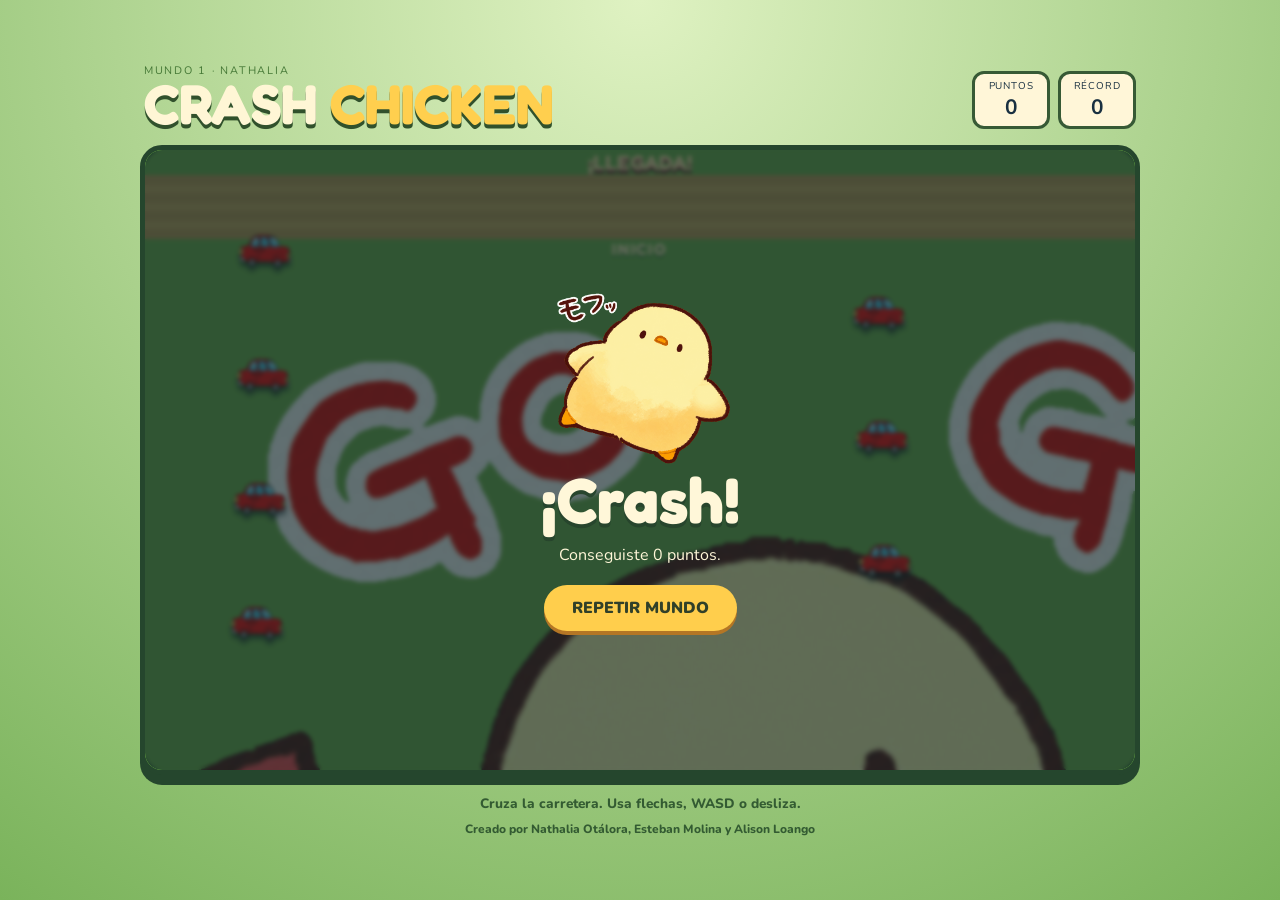
==== commit d5c29915: "Integrate three worlds into one game" ====
--- a/index.html
+++ b/index.html
@@ -1,5 +1,5 @@
 <!doctype html>
 <html lang="es"><head><meta charset="utf-8"><meta name="viewport" content="width=device-width,initial-scale=1"><title>Crash Chicken</title><link rel="stylesheet" href="style.css"></head><body>
-<main><header><div><p>CRUZA SIN MIRAR ATRÁS</p><h1>CRASH <span>CHICKEN</span></h1></div><div class="score"><div>PUNTOS<b id="score">0</b></div><div>RÉCORD<b id="best">0</b></div></div></header>
-<section id="game" tabindex="0"><div class="goal">¡LLEGADA!</div><div class="road"><i></i></div><div class="grass"></div><div class="road"><i></i></div><div class="grass"></div><div class="road"><i></i></div><div class="start">INICIO</div><div id="chicken"><img src="chicken-go.png" alt="Pollito"></div><div id="message" class="show"><img id="dead" src="chicken-hit.png" alt="Pollito caído"><h2>¡Crash Chicken!</h2><p>Usa las flechas o WASD para cruzar.</p><button id="play">JUGAR</button></div></section>
-<p id="help" class="help">Recoge maíz (+25). Pulsa R para reiniciar.</p><footer>Creado por Nathalia Otálora, Estaban Molina y Alison Loango</footer></main><script src="game.js"></script></body></html>
+<main><header><div><p id="tagline">MUNDO 1 · NATHALIA</p><h1>CRASH <span>CHICKEN</span></h1></div><div class="score"><div>PUNTOS<b id="score">0</b></div><div>RÉCORD<b id="best">0</b></div></div></header>
+<section id="game" tabindex="0"><div id="goal">¡LLEGADA!</div><div id="board"></div><div id="player"><img src="assets/chicken-go.png" alt="Pollito"></div><div id="message"><img id="dead" src="assets/chicken-hit.png" alt="Pollito caído"><h2></h2><p></p><button id="action">JUGAR</button></div></section>
+<p id="help" class="help">Usa las flechas, WASD o desliza para cruzar.</p><footer>Creado por Nathalia Otálora, Esteban Molina y Alison Loango</footer></main><script src="game.js"></script></body></html>
--- a/style.css
+++ b/style.css
@@ -17,3 +17,4 @@
 #game{touch-action:none}
 @media(max-width:560px){#game{width:100%;height:min(78vh,680px);min-height:440px;border-width:4px}main{padding:12px 0}.help{padding-inline:12px}footer{padding-inline:8px}.score{gap:4px}}
 .world-two .goal{display:grid;position:absolute;top:2%;left:12%;width:76%;height:12%;z-index:5;border:3px solid #ffb15c;border-radius:18px;background:linear-gradient(#ff4b36,#99162c);color:#ffe5a3;text-shadow:0 3px #5b1020;box-shadow:0 0 22px #ff4b3688;font-size:1.1rem}
+.road-world{background:#6eb245}.fall-world{background:radial-gradient(circle at 50% 8%,#b3212d,#210d19);border-color:#3c101a;box-shadow:0 10px #180910}.snake-world{background:linear-gradient(135deg,#243d31,#101c19);border-color:#15251d}.finish{height:10%;display:grid;place-items:center;color:#ffe5a3;font:700 1.3rem Fredoka;text-shadow:0 3px #67151f}.start{height:10%;display:grid;place-items:center;color:#fff0b5;font:700 1rem Fredoka}.road{height:20%;position:relative;background:linear-gradient(#20333d,#304852 12%,#2b414b 88%,#20333d);border-block:5px solid #c09a52}.grass{height:10%;background:linear-gradient(#76b947,#579b38,#76b947);border-block:4px solid #cda95b}.road-world .road{margin:0}.car{position:absolute;width:clamp(64px,10vw,100px);height:52px;z-index:4}.car img,.falling img,.egg img{width:100%;height:100%;object-fit:contain}.falling{position:absolute;z-index:6;width:clamp(42px,7vw,70px);height:58px}.corn-falling{width:38px;height:50px}.shake{animation:shake .1s infinite alternate}@keyframes shake{from{transform:translate(-3px,1px)}to{transform:translate(3px,-1px)}}.snake-world #board{position:absolute;inset:8%;border:5px solid #7bbf70;border-radius:18px;background:repeating-linear-gradient(0deg,#294e39 0 10%,#315a40 10% 20%),repeating-linear-gradient(90deg,#294e39 0 8%,#315a40 8% 16%)}.snake-part{position:absolute;width:8%;height:10%;border-radius:30%;background:#82d26d;box-shadow:inset 4px 0 #4d994f}.snake-head{background:#c4ed77;z-index:2}.egg{position:absolute;width:10%;height:12%;z-index:3}.snake-world #message{background:#101c19cc}
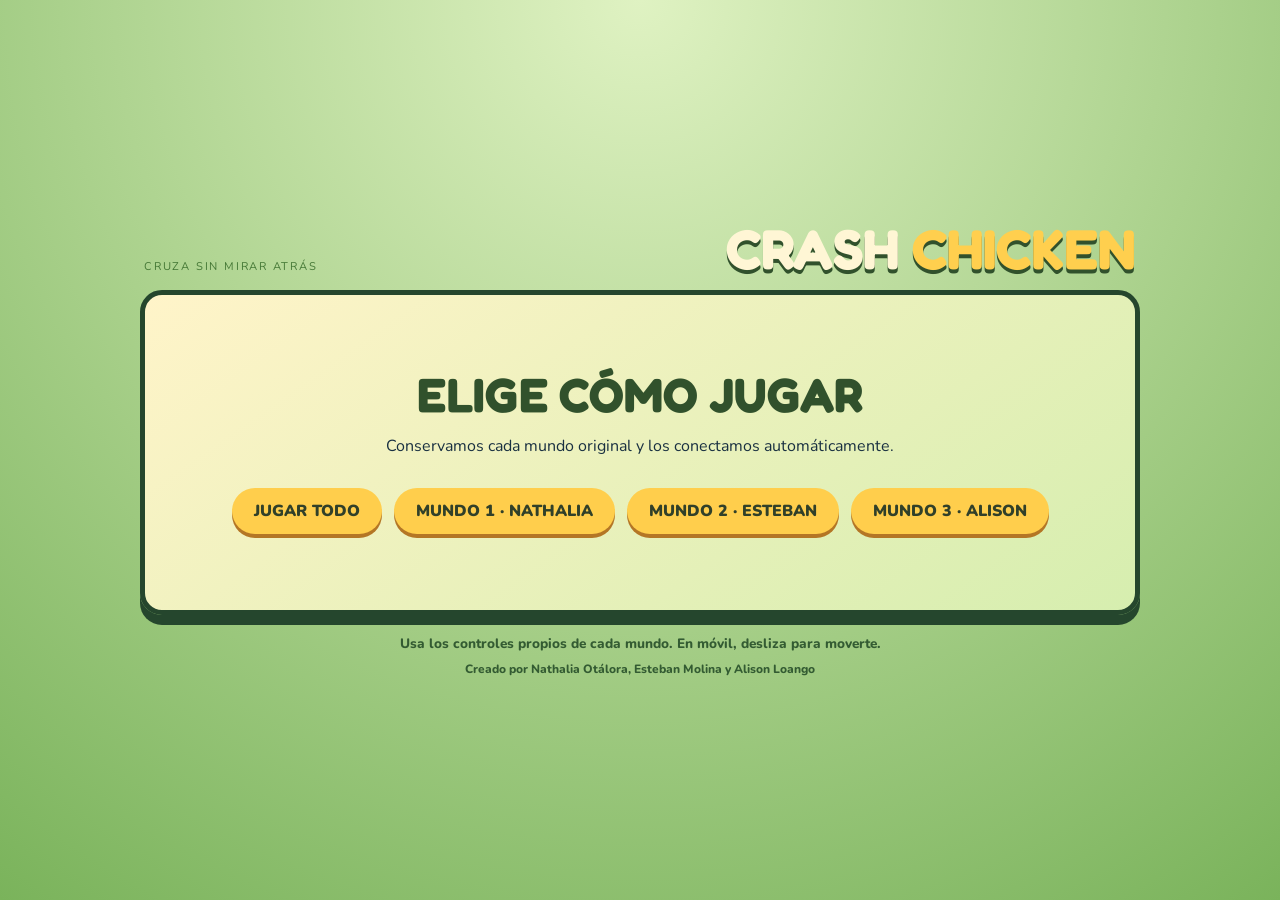
==== commit ebaa7ce6: "Preserve original games in connected worlds" ====
--- a/index.html
+++ b/index.html
@@ -1,5 +1 @@
-<!doctype html>
-<html lang="es"><head><meta charset="utf-8"><meta name="viewport" content="width=device-width,initial-scale=1"><title>Crash Chicken</title><link rel="stylesheet" href="style.css"></head><body>
-<main><header><div><p id="tagline">MUNDO 1 · NATHALIA</p><h1>CRASH <span>CHICKEN</span></h1></div><div class="score"><div>PUNTOS<b id="score">0</b></div><div>RÉCORD<b id="best">0</b></div></div></header>
-<section id="game" tabindex="0"><div id="goal">¡LLEGADA!</div><div id="board"></div><div id="player"><img src="assets/chicken-go.png" alt="Pollito"></div><div id="message"><img id="dead" src="assets/chicken-hit.png" alt="Pollito caído"><h2></h2><p></p><button id="action">JUGAR</button></div></section>
-<p id="help" class="help">Usa las flechas, WASD o desliza para cruzar.</p><footer>Creado por Nathalia Otálora, Esteban Molina y Alison Loango</footer></main><script src="game.js"></script></body></html>
+<!doctype html><html lang="es"><head><meta charset="utf-8"><meta name="viewport" content="width=device-width,initial-scale=1"><title>Crash Chicken</title><link rel="stylesheet" href="style.css"></head><body><main><header><p>CRUZA SIN MIRAR ATRÁS</p><h1>CRASH <span>CHICKEN</span></h1></header><section id="menu"><h2>ELIGE CÓMO JUGAR</h2><p>Conservamos cada mundo original y los conectamos automáticamente.</p><button data-mode="all">JUGAR TODO</button><button data-mode="nathalia">MUNDO 1 · NATHALIA</button><button data-mode="esteban">MUNDO 2 · ESTEBAN</button><button data-mode="alison">MUNDO 3 · ALISON</button></section><section id="stage" class="hidden"><div class="world-label"></div><iframe title="Mundo de Crash Chicken" allow="fullscreen"></iframe></section><p id="help">Usa los controles propios de cada mundo. En móvil, desliza para moverte.</p><footer>Creado por Nathalia Otálora, Esteban Molina y Alison Loango</footer></main><script src="game.js"></script></body></html>
--- a/style.css
+++ b/style.css
@@ -1,20 +1,2 @@
 @import url('https://fonts.googleapis.com/css2?family=Fredoka:wght@600;700&family=Nunito:wght@800;900&display=swap');
-*{box-sizing:border-box}body{margin:0;min-height:100vh;display:grid;place-items:center;background:radial-gradient(circle at top,#dff2c2,#7ab35b);font-family:Nunito,sans-serif;color:#193041}main{width:min(1000px,94vw);padding:22px 0}header{display:flex;align-items:end;justify-content:space-between;margin:0 4px 16px}header p{margin:0;color:#457836;font-size:.68rem;letter-spacing:.16em}h1{margin:0;font:700 clamp(2rem,5vw,3.5rem)/.9 Fredoka;color:#fff6d5;text-shadow:0 4px #31512c}h1 span{color:#ffcf4e}.score{display:flex;gap:8px}.score div{min-width:78px;padding:5px 10px;text-align:center;background:#fff6d8;border:3px solid #375a35;border-radius:12px;font-size:.62rem;letter-spacing:.08em}.score b{display:block;font-size:1.3rem;letter-spacing:0}#game{position:relative;overflow:hidden;height:min(680px,70vh);min-height:540px;border:5px solid #25462d;border-radius:22px;background:#6eb245;box-shadow:0 10px #25462d;outline:0}.goal,.start{height:10%;display:grid;place-items:center;color:#fff0b5;font-family:Fredoka;letter-spacing:.12em;text-shadow:0 2px #346b2d}.road{height:20%;position:relative;background:linear-gradient(#20333d,#304852 12%,#2b414b 88%,#20333d);border-block:5px solid #c09a52;box-shadow:inset 0 5px #e3c377,inset 0 -5px #e3c377}.road i{position:absolute;top:49%;width:100%;height:7px;background:repeating-linear-gradient(90deg,transparent 0 3%,#eee 3% 7%,transparent 7% 11%)}.grass{height:10%;background:linear-gradient(#76b947,#579b38,#76b947);border-block:4px solid #cda95b}.start{height:10%;align-items:end;padding-bottom:8px}.car{position:absolute;width:clamp(76px,11vw,110px);height:58px;z-index:4;filter:drop-shadow(0 5px 2px #07141a99) hue-rotate(var(--hue,0deg))}.car img,.corn img,#chicken img{width:100%;height:100%;object-fit:contain}.corn{position:absolute;z-index:6;width:40px;height:54px;filter:drop-shadow(0 3px 1px #14291699);transition:.15s}.corn.collected{opacity:0;transform:scale(.2) rotate(25deg)}#chicken{position:absolute;width:58px;height:58px;z-index:7;left:calc(50% - 29px);bottom:2.5%;transition:left .1s,bottom .1s;filter:drop-shadow(0 5px 1px #44351b88)}#message{position:absolute;inset:0;z-index:10;display:grid;place-content:center;text-align:center;color:#fff7d9;background:#13282baa;backdrop-filter:blur(2px);opacity:0;pointer-events:none;transition:.2s}#message.show{opacity:1;pointer-events:auto}#message h2{margin:0;font:700 clamp(2rem,6vw,4rem)/1 Fredoka;text-shadow:0 4px #27452d}#message p{margin:12px 0 19px}#dead{display:none;width:min(180px,46vw);margin:auto}#message.crash #dead{display:block}button{justify-self:center;border:0;border-radius:999px;padding:12px 28px;background:#ffce4c;color:#314029;box-shadow:0 4px #b47625;font:900 1rem Nunito;cursor:pointer}.help,footer{text-align:center;color:#335b32;font-size:.85rem;font-weight:800}.help{margin:19px 0 8px}footer{font-size:.75rem}@media(max-width:560px){.score div{min-width:59px;padding-inline:6px}#chicken{width:52px;height:52px;left:calc(50% - 26px)}}
-/* Segundo mundo */
-#game{transition:background .5s,transform .08s}
-#game.world-two{background:linear-gradient(#283d71 0 35%,#536b9b 36% 58%,#725b4b 59%);border-color:#17233f;box-shadow:0 10px #17233f}
-.world-two .goal,.world-two .road,.world-two .grass,.world-two .start{display:none}
-.world-two #chicken{bottom:8%}
-.falling{position:absolute;z-index:6;width:clamp(42px,7vw,70px);height:58px;filter:drop-shadow(0 6px 2px #101a2d99)}
-.falling-corn{width:38px;height:50px}
-.falling img{width:100%;height:100%;object-fit:contain}
-.shaking{animation:shake .1s infinite alternate}
-@keyframes shake{from{transform:translate(-3px,1px) rotate(-.3deg)}to{transform:translate(3px,-1px) rotate(.3deg)}}
-#game.world-two{background:radial-gradient(circle at 50% 8%,#b3212d 0%,#641722 38%,#210d19 100%);border-color:#3c101a;box-shadow:0 10px #180910}
-#game.world-two:before{content:'⚠  ¡TIEMBLA!  ⚠';position:absolute;top:8%;left:0;width:100%;z-index:1;color:#ffb0a2;text-align:center;font:700 clamp(1.2rem,4vw,2.5rem) Fredoka;letter-spacing:.18em;text-shadow:0 3px #4c0d18;opacity:.9}
-.world-two #chicken{filter:drop-shadow(0 5px 1px #050106) brightness(.85)}
-.game{touch-action:none}
-#game{touch-action:none}
-@media(max-width:560px){#game{width:100%;height:min(78vh,680px);min-height:440px;border-width:4px}main{padding:12px 0}.help{padding-inline:12px}footer{padding-inline:8px}.score{gap:4px}}
-.world-two .goal{display:grid;position:absolute;top:2%;left:12%;width:76%;height:12%;z-index:5;border:3px solid #ffb15c;border-radius:18px;background:linear-gradient(#ff4b36,#99162c);color:#ffe5a3;text-shadow:0 3px #5b1020;box-shadow:0 0 22px #ff4b3688;font-size:1.1rem}
-.road-world{background:#6eb245}.fall-world{background:radial-gradient(circle at 50% 8%,#b3212d,#210d19);border-color:#3c101a;box-shadow:0 10px #180910}.snake-world{background:linear-gradient(135deg,#243d31,#101c19);border-color:#15251d}.finish{height:10%;display:grid;place-items:center;color:#ffe5a3;font:700 1.3rem Fredoka;text-shadow:0 3px #67151f}.start{height:10%;display:grid;place-items:center;color:#fff0b5;font:700 1rem Fredoka}.road{height:20%;position:relative;background:linear-gradient(#20333d,#304852 12%,#2b414b 88%,#20333d);border-block:5px solid #c09a52}.grass{height:10%;background:linear-gradient(#76b947,#579b38,#76b947);border-block:4px solid #cda95b}.road-world .road{margin:0}.car{position:absolute;width:clamp(64px,10vw,100px);height:52px;z-index:4}.car img,.falling img,.egg img{width:100%;height:100%;object-fit:contain}.falling{position:absolute;z-index:6;width:clamp(42px,7vw,70px);height:58px}.corn-falling{width:38px;height:50px}.shake{animation:shake .1s infinite alternate}@keyframes shake{from{transform:translate(-3px,1px)}to{transform:translate(3px,-1px)}}.snake-world #board{position:absolute;inset:8%;border:5px solid #7bbf70;border-radius:18px;background:repeating-linear-gradient(0deg,#294e39 0 10%,#315a40 10% 20%),repeating-linear-gradient(90deg,#294e39 0 8%,#315a40 8% 16%)}.snake-part{position:absolute;width:8%;height:10%;border-radius:30%;background:#82d26d;box-shadow:inset 4px 0 #4d994f}.snake-head{background:#c4ed77;z-index:2}.egg{position:absolute;width:10%;height:12%;z-index:3}.snake-world #message{background:#101c19cc}
+*{box-sizing:border-box}body{margin:0;min-height:100vh;display:grid;place-items:center;background:radial-gradient(circle at top,#dff2c2,#7ab35b);font-family:Nunito,sans-serif;color:#193041}main{width:min(1000px,94vw);padding:22px 0}header{display:flex;align-items:end;justify-content:space-between;margin:0 4px 16px}header p{margin:0;color:#457836;font-size:.7rem;letter-spacing:.16em}h1{margin:0;font:700 clamp(2rem,5vw,3.5rem)/.9 Fredoka;color:#fff6d5;text-shadow:0 4px #31512c}h1 span{color:#ffcf4e}button{border:0;border-radius:999px;padding:12px 22px;background:#ffce4c;color:#314029;box-shadow:0 4px #b47625;font:900 1rem Nunito;cursor:pointer;touch-action:manipulation}#menu{padding:clamp(28px,7vw,70px) 20px;text-align:center;border:5px solid #25462d;border-radius:22px;background:linear-gradient(145deg,#fff4c9,#d6eeaf);box-shadow:0 10px #25462d}#menu h2{margin:0;color:#31512c;font:700 clamp(1.6rem,5vw,3rem) Fredoka}#menu p{margin:12px auto 25px}.hidden{display:none!important}#menu button{margin:6px}.world-label{text-align:center;margin-bottom:10px;color:#fff0b5;font:700 1rem Fredoka;text-shadow:0 2px #31512c}#stage iframe{display:block;width:100%;height:min(76vh,700px);min-height:500px;border:5px solid #25462d;border-radius:22px;background:#6eb245;box-shadow:0 10px #25462d}#help,footer{text-align:center;color:#335b32;font-size:.85rem;font-weight:800}#help{margin:19px 0 8px}footer{font-size:.75rem}@media(max-width:600px){body{padding:0 8px}main{width:100%;padding:12px 0}header{align-items:center;margin-bottom:10px}header p{font-size:.55rem}h1{font-size:clamp(1.7rem,9vw,3rem)}#stage iframe{height:78vh;min-height:430px;border-width:4px}.menu-actions{grid-template-columns:1fr}#menu button{display:block;width:min(100%,360px);margin:10px auto}#help{padding:0 10px;font-size:.75rem}footer{padding:0 8px;font-size:.65rem}}
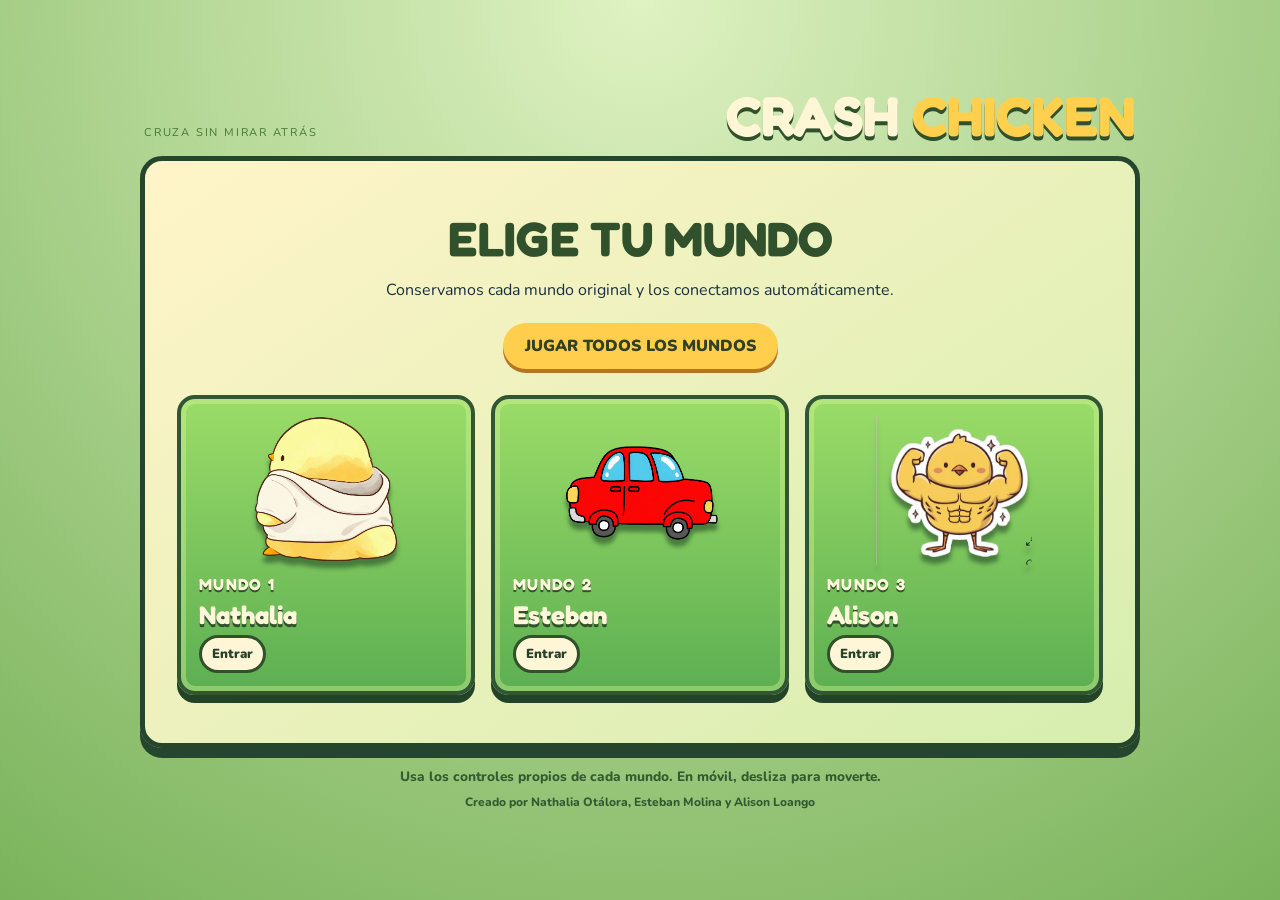
==== commit 919d4ba2: "Menú principal: 3 cartas de mundos, botón volver y pantalla más grande - index.html: la pantalla ini" ====
--- a/index.html
+++ b/index.html
@@ -1 +1 @@
-<!doctype html><html lang="es"><head><meta charset="utf-8"><meta name="viewport" content="width=device-width,initial-scale=1"><title>Crash Chicken</title><link rel="stylesheet" href="style.css"></head><body><main><header><p>CRUZA SIN MIRAR ATRÁS</p><h1>CRASH <span>CHICKEN</span></h1></header><section id="menu"><h2>ELIGE CÓMO JUGAR</h2><p>Conservamos cada mundo original y los conectamos automáticamente.</p><button data-mode="all">JUGAR TODO</button><button data-mode="nathalia">MUNDO 1 · NATHALIA</button><button data-mode="esteban">MUNDO 2 · ESTEBAN</button><button data-mode="alison">MUNDO 3 · ALISON</button></section><section id="stage" class="hidden"><div class="world-label"></div><iframe title="Mundo de Crash Chicken" allow="fullscreen"></iframe></section><p id="help">Usa los controles propios de cada mundo. En móvil, desliza para moverte.</p><footer>Creado por Nathalia Otálora, Esteban Molina y Alison Loango</footer></main><script src="game.js"></script></body></html>
+<!doctype html><html lang="es"><head><meta charset="utf-8"><meta name="viewport" content="width=device-width,initial-scale=1"><title>Crash Chicken</title><link rel="stylesheet" href="style.css"></head><body><main><header><p>CRUZA SIN MIRAR ATRÁS</p><h1>CRASH <span>CHICKEN</span></h1></header><section id="menu"><h2>ELIGE TU MUNDO</h2><p>Conservamos cada mundo original y los conectamos automáticamente.</p><button data-mode="all">JUGAR TODOS LOS MUNDOS</button><div class="world-menu"><div class="world-card" data-world="1" data-mode="nathalia"><span>Mundo 1</span><b>Nathalia</b><small>Entrar</small></div><div class="world-card" data-world="2" data-mode="esteban"><span>Mundo 2</span><b>Esteban</b><small>Entrar</small></div><div class="world-card" data-world="3" data-mode="alison"><span>Mundo 3</span><b>Alison</b><small>Entrar</small></div></div></section><section id="stage" class="hidden"><div class="stage-bar"><button id="backToMenu">← VOLVER</button><div class="world-label"></div></div><iframe title="Mundo de Crash Chicken" allow="fullscreen"></iframe></section><p id="help">Usa los controles propios de cada mundo. En móvil, desliza para moverte.</p><footer>Creado por Nathalia Otálora, Esteban Molina y Alison Loango</footer></main><script src="game.js"></script></body></html>
--- a/style.css
+++ b/style.css
@@ -1,2 +1,59 @@
 @import url('https://fonts.googleapis.com/css2?family=Fredoka:wght@600;700&family=Nunito:wght@800;900&display=swap');
-*{box-sizing:border-box}body{margin:0;min-height:100vh;display:grid;place-items:center;background:radial-gradient(circle at top,#dff2c2,#7ab35b);font-family:Nunito,sans-serif;color:#193041}main{width:min(1000px,94vw);padding:22px 0}header{display:flex;align-items:end;justify-content:space-between;margin:0 4px 16px}header p{margin:0;color:#457836;font-size:.7rem;letter-spacing:.16em}h1{margin:0;font:700 clamp(2rem,5vw,3.5rem)/.9 Fredoka;color:#fff6d5;text-shadow:0 4px #31512c}h1 span{color:#ffcf4e}button{border:0;border-radius:999px;padding:12px 22px;background:#ffce4c;color:#314029;box-shadow:0 4px #b47625;font:900 1rem Nunito;cursor:pointer;touch-action:manipulation}#menu{padding:clamp(28px,7vw,70px) 20px;text-align:center;border:5px solid #25462d;border-radius:22px;background:linear-gradient(145deg,#fff4c9,#d6eeaf);box-shadow:0 10px #25462d}#menu h2{margin:0;color:#31512c;font:700 clamp(1.6rem,5vw,3rem) Fredoka}#menu p{margin:12px auto 25px}.hidden{display:none!important}#menu button{margin:6px}.world-label{text-align:center;margin-bottom:10px;color:#fff0b5;font:700 1rem Fredoka;text-shadow:0 2px #31512c}#stage iframe{display:block;width:100%;height:min(76vh,700px);min-height:500px;border:5px solid #25462d;border-radius:22px;background:#6eb245;box-shadow:0 10px #25462d}#help,footer{text-align:center;color:#335b32;font-size:.85rem;font-weight:800}#help{margin:19px 0 8px}footer{font-size:.75rem}@media(max-width:600px){body{padding:0 8px}main{width:100%;padding:12px 0}header{align-items:center;margin-bottom:10px}header p{font-size:.55rem}h1{font-size:clamp(1.7rem,9vw,3rem)}#stage iframe{height:78vh;min-height:430px;border-width:4px}.menu-actions{grid-template-columns:1fr}#menu button{display:block;width:min(100%,360px);margin:10px auto}#help{padding:0 10px;font-size:.75rem}footer{padding:0 8px;font-size:.65rem}}
+*{box-sizing:border-box}
+body{margin:0;min-height:100vh;display:grid;place-items:center;background:radial-gradient(circle at top,#dff2c2,#7ab35b);font-family:Nunito,sans-serif;color:#193041}
+main{width:min(1000px,94vw);padding:22px 0}
+header{display:flex;align-items:end;justify-content:space-between;margin:0 4px 16px}
+header p{margin:0;color:#457836;font-size:.7rem;letter-spacing:.16em}
+h1{margin:0;font:700 clamp(2rem,5vw,3.5rem)/.9 Fredoka;color:#fff6d5;text-shadow:0 4px #31512c}
+h1 span{color:#ffcf4e}
+button{border:0;border-radius:999px;padding:12px 22px;background:#ffce4c;color:#314029;box-shadow:0 4px #b47625;font:900 1rem Nunito;cursor:pointer;touch-action:manipulation}
+.hidden{display:none!important}
+
+/* Pantalla de selección */
+#menu{padding:clamp(24px,6vw,48px) clamp(16px,4vw,32px);text-align:center;border:5px solid #25462d;border-radius:22px;background:linear-gradient(145deg,#fff4c9,#d6eeaf);box-shadow:0 10px #25462d}
+#menu h2{margin:0;color:#31512c;font:700 clamp(1.6rem,5vw,3rem) Fredoka}
+#menu p{margin:12px auto 22px}
+#menu>button{margin:0 0 26px}
+
+.world-menu{display:grid;grid-template-columns:repeat(3,1fr);gap:16px;align-items:stretch}
+.world-card{position:relative;display:grid;align-content:end;gap:8px;min-height:300px;padding:18px;border:4px solid #305633;border-radius:18px;background:linear-gradient(#9bdc68,#5daf52);color:#fff7d9;box-shadow:0 8px #234329, inset 0 0 0 5px #d8f29a66;text-align:left;font-family:Nunito,sans-serif;cursor:pointer;transition:transform .18s,filter .18s}
+.world-card:before{content:"";position:absolute;inset:16px 12px auto;height:150px;background:url('assets/chicken-level2.png') center/contain no-repeat;filter:drop-shadow(0 7px 2px #1d3c2288);transition:transform .2s}
+.world-card[data-world="2"]:before{background-image:url('assets/car.png')}
+.world-card[data-world="3"]:before{background-image:url('assets/chicken-power.png')}
+.world-card:hover{transform:translateY(-8px) rotate(-1deg);filter:saturate(1.08)}
+.world-card:hover:before{transform:translateY(-12px) scale(1.08) rotate(4deg)}
+.world-card span{font:700 1rem Fredoka;letter-spacing:.08em;text-transform:uppercase;text-shadow:0 2px #31512c}
+.world-card b{font:900 clamp(1.4rem,2vw,2rem)/1 Fredoka;text-shadow:0 3px #31512c}
+.world-card small{font-size:.82rem;font-weight:900;color:#284229;background:#fff6d8;border:3px solid #31512c;border-radius:999px;padding:7px 10px;justify-self:start}
+
+/* Escenario del mundo activo */
+.stage-bar{display:flex;align-items:center;justify-content:center;gap:14px;margin-bottom:10px}
+#backToMenu{padding:9px 18px;font-size:.85rem;background:#fff6d8;box-shadow:0 4px #8e6b30}
+.world-label{color:#fff0b5;font:700 1rem Fredoka;text-shadow:0 2px #31512c}
+#stage iframe{display:block;width:100%;height:min(92vh,940px);min-height:640px;border:5px solid #25462d;border-radius:22px;background:#6eb245;box-shadow:0 10px #25462d}
+
+#help,footer{text-align:center;color:#335b32;font-size:.85rem;font-weight:800}
+#help{margin:19px 0 8px}
+footer{font-size:.75rem}
+
+@media(max-width:760px){
+  .world-menu{grid-template-columns:repeat(2,1fr)}
+  .world-card{min-height:230px}
+  .world-card:before{height:100px}
+}
+@media(max-width:600px){
+  body{padding:0 8px}
+  main{width:100%;padding:12px 0}
+  header{align-items:center;margin-bottom:10px}
+  header p{font-size:.55rem}
+  h1{font-size:clamp(1.7rem,9vw,3rem)}
+  .world-menu{grid-template-columns:1fr}
+  .world-card{min-height:170px}
+  .world-card:before{left:auto;right:12px;width:110px;height:110px}
+  #stage iframe{height:88vh;min-height:520px;border-width:4px}
+  #help{padding:0 10px;font-size:.75rem}
+  footer{padding:0 8px;font-size:.65rem}
+}
+@media(max-height:600px){
+  #stage iframe{height:min(480px,86vh);min-height:360px}
+}
